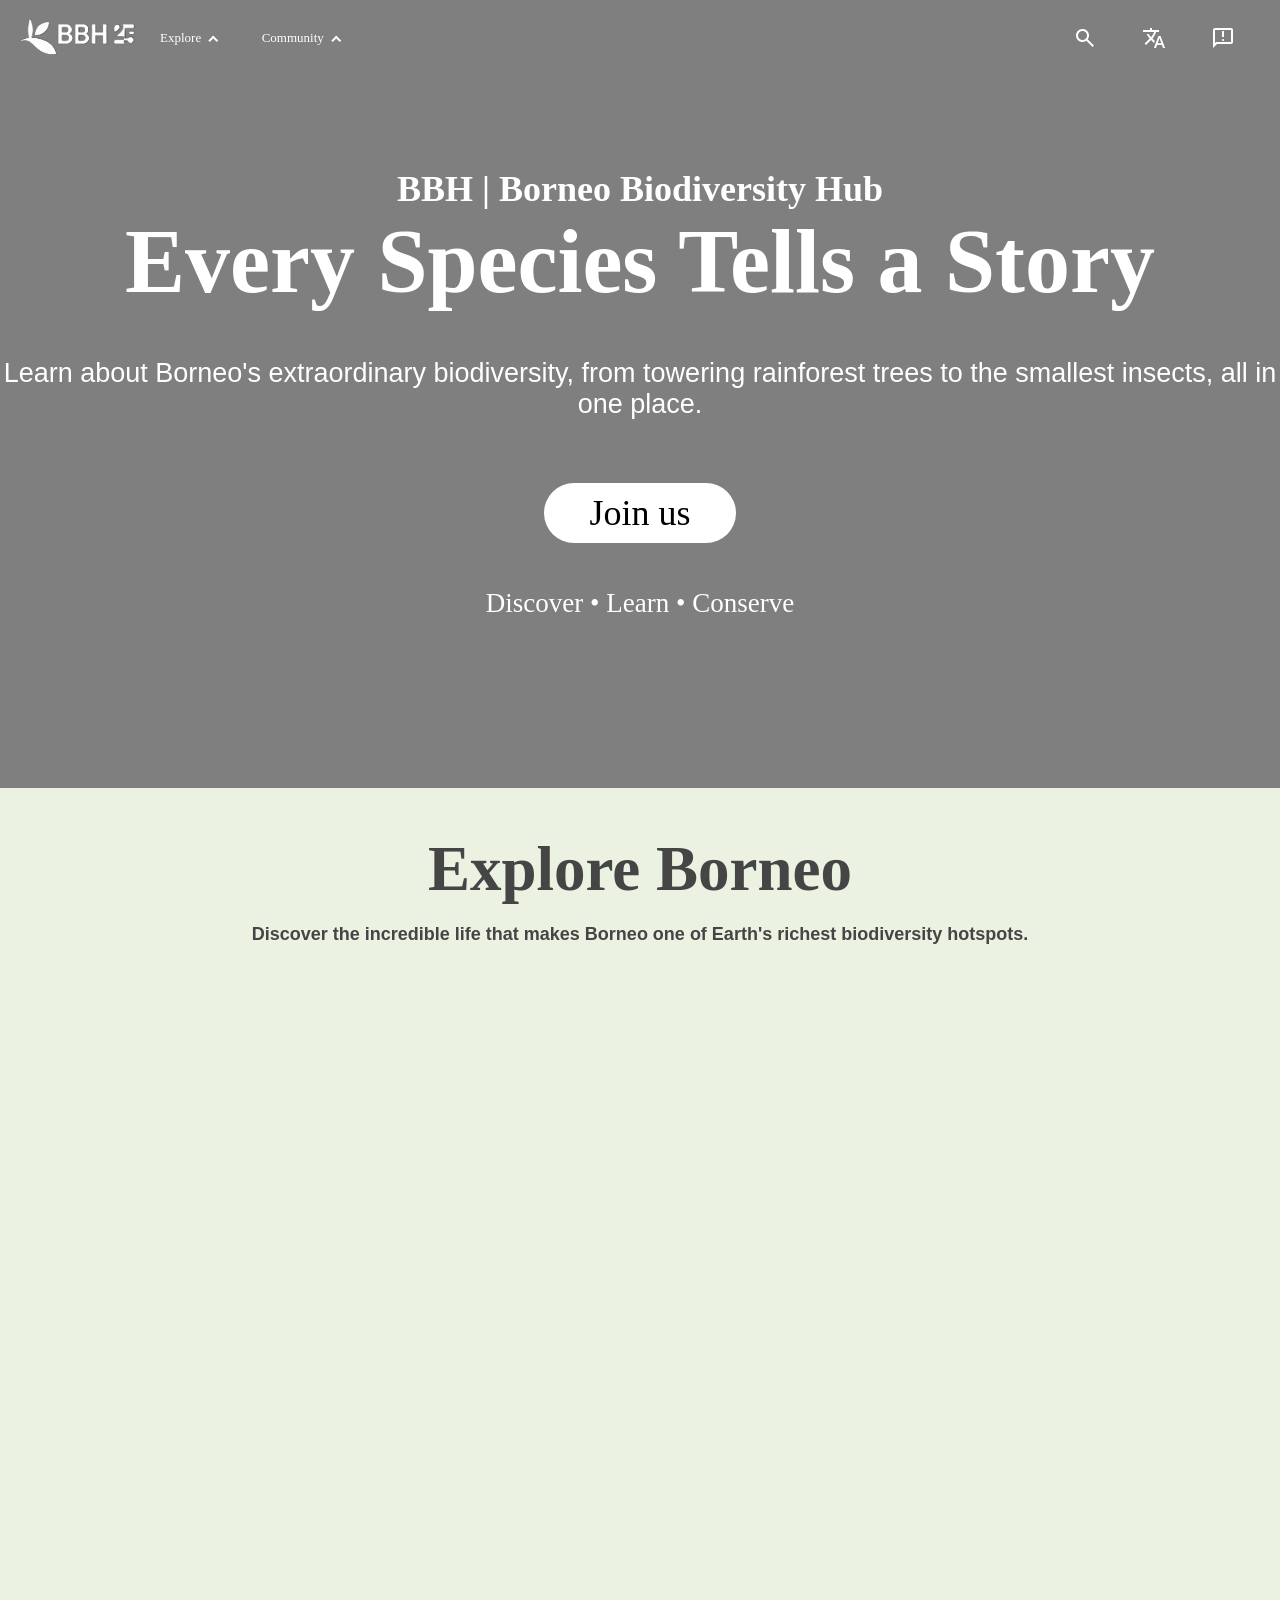
==== index.html @ 8952cf7c "Rename borneo_ecosystem_hub.html to index.html" ====
<!DOCTYPE html>
<html lang="en">
<head>
    <meta charset="UTF-8">
    <meta name="viewport" content="width=device-width, initial-scale=1.0">

    <link href="https://fonts.googleapis.com/css2?family=Material+Symbols+Outlined" rel="stylesheet">

    <link rel="stylesheet" href="./references/css/PC/top.css">
    <link rel="stylesheet" href="./references/css/PC/content.css">
    <link rel="stylesheet" href="./references/css/PC/bottom.css">
    <link rel="stylesheet" href="./references/css/Phone/top.css">
    <link rel="stylesheet" href="./references/css/Phone/content.css">
    <link rel="stylesheet" href="./references/css/Phone/bottom.css">

    <title>Borneo Ecosystem Hub</title>
    <link rel="icon" href="./pictures/logo/logo00.jpeg">

    <style>
        body{
            margin:0px;
            padding:0px;
            display: flex;
            flex-direction: column;
        }

        *{
            /* border:1px solid cyan; */
        }
    </style>
</head>
<body>
    <div class="top">
        <div class="logo">
            <a href=""><img src="./pictures/logo/logo10.png" class="logo10">
                <img src="./pictures/logo/logo11.png" class=logo11>
            </a>
        </div>
        <div class="navi">
            <div class="navi-title">
                <p class="navi-title-p">Explore</p>
                <div class="arrow0"></div>

                <div class="navi-content">
                    <a href="#BBH">What is BBH</a>
                    <p>Project</p>
                </div>
            </div>
            <div class="navi-title">
                <p class="navi-title-p">Community</p>
                <div class="arrow1"></div>

                <div class="navi-content">
                    <p>People</p>
                    <p>Project</p>
                </div>
            </div>
        </div>
        <div class="search">
            <div class="material-symbols-outlined">search</div>
            <div class="material-symbols-outlined">translate</div>
            <div class="material-symbols-outlined">feedback</div>
        </div>
    </div>
    <content>
        <background>
            <p0>BBH | Borneo Biodiversity Hub</p0>
            <h>Every Species Tells a Story</h>
            <p1>Learn about Borneo's extraordinary biodiversity, from towering rainforest trees to the smallest insects, all in one place.</p1>
            <a href="" class="background-a">Join us</a>
            <p2>Discover • Learn • Conserve</p2>

            <!-- <div class="partner">
                <div class="partner-title">
                    <div class="partner-h">Our partner</div>
                    <a href="" class="partner-a">Become our partner</a>
                </div>
                <div class="coat"></div>
                <carousel>
                    <div class="partner-list">
                        <div class="group">
                                <img src="./pictures/partner01.webp">
                                <img src="./pictures/partner01.webp">
                                <img src="./pictures/partner01.webp">
                                <img src="./pictures/partner01.webp">
                                <img src="./pictures/partner01.webp">
                        </div>
                        <div aria-hidden class="group">
                                <img src="./pictures/partner01.webp">
                                <img src="./pictures/partner01.webp">
                                <img src="./pictures/partner01.webp">
                                <img src="./pictures/partner01.webp">
                                <img src="./pictures/partner01.webp">
                        </div>
                    </div>
                </carousel>
            </div> -->
        </background>
        <video autoplay loop muted playsinline class="background-video">
            <source src="./videos/VID_20260629_195410.mp4" type="video/mp4">
        </video>
        <div class="explore">
            <div class="explore-h">Explore Borneo</div>
            <div class="explore-p"> Discover the incredible life that makes Borneo one of Earth's richest biodiversity hotspots.</div>
        </div>
    </content>
    <bottom>

    </bottom>

    <script src="./references/javascript/top.js"></script>
</body>
</html>
---- references/css/PC/top.css ----
.top{
    display: flex;
    background-color: transparent;
    position: fixed;
    z-index:2;
    width:100%;
}

.top:hover{
    background:rgba(0, 0, 0, 0.303);
}

.logo{
    flex: 1;
    display: flex;
    justify-content: center;
    align-items: center;
}

.logo a{
    display: flex;
    justify-content: center;
    align-items: center;
}

.logo img{
    width:15vh;
}

.logo10{
    position:absolute;
    visibility:visible;
}

top:hover .logo10{
    visibility:visible
}

.logo10.scrolled{
    visibility:hidden
}

.logo11{
    visibility: hidden;
}

top:hover .logo11{
    visibility:hidden
}

.logo11.scrolled{
    visibility:visible
}

.navi{
    flex:4;
    display: flex;
    justify-content: start;
    align-items: center;
    color:white
}

.top:hover .navi{
    color:white
}

.navi.scrolled{
    color:black
}

.navi-title{
    cursor:pointer;
    display: flex;
    justify-content: center;
    align-items: center;
    margin-right: 5vh;
}

.navi-title-p{
    font-family: verdana;
    font-size: 13px;
    font-weight: 500;
}

.arrow0{
    height:0.5vh;
    width: 0.5vh;
    border-top:2px solid rgb(255, 255, 255);
    border-left:2px solid rgb(255, 255, 255);
    margin-left:5px;
    transform: translateY(2px) rotate(45deg) ;
    margin-left:1vh
}

.top:hover .arrow0{
    border-top:2px solid rgb(255, 255, 255);
    border-left:2px solid rgb(255, 255, 255);
}

.navi-title:hover .arrow0{
    transform: translateY(-2px) rotate(-135deg);
    transition-duration: 0.3s;
}

.arrow0.scrolled{
    border-top:2px solid rgb(0, 0, 0);
    border-left:2px solid rgb(0, 0, 0);
}

.arrow1{
    height:0.5vh;
    width: 0.5vh;
    border-top:2px solid rgb(255, 255, 255);
    border-left:2px solid rgb(255, 255, 255);
    margin-left:5px;
    transform: translateY(2px) rotate(45deg) ;
    margin-left:1vh
}

.top:hover .arrow1{
    border-top:2px solid rgb(255, 255, 255);
    border-left:2px solid rgb(255, 255, 255);
}

.navi-title:hover .arrow1{
    transform: translateY(-2px) rotate(-135deg);
    transition-duration: 0.3s;
}

.arrow1.scrolled{
    border-top:2px solid rgb(0, 0, 0);
    border-left:2px solid rgb(0, 0, 0);
}

.navi-content{
    visibility: hidden;
    position: absolute
}

.navi-content a{
    text-decoration: none;
    color:black;
    margin-left:1vh
}

.navi-content p{
    color:black;
    margin-left:1vh
}

.navi-title:hover .navi-content{
    min-width:20vh;
    visibility:visible;
    transform:translateY(7vh);
    background-color: white;
    border:1px solid black;
    padding:auto
}

empty{
    flex:5;
}

.search{
    flex:3;
    display: flex;
    justify-content: end;
    align-items: center;
    color:white;
}


.top:hover .search{
    color:white
}

.search.scrolled{
    color:black;
}

.material-symbols-outlined{
    margin-right: 5vh;
    cursor: pointer;
}
---- references/css/PC/content.css ----
background{
    position:absolute;
    z-index:1;
    width:100%;
    height:87.5%;
    display: flex;
    flex-direction: column;
    justify-content: center;
    align-items: center;
    background-color: rgba(0, 0, 0, 0.5);
}

background p0{
    text-align: center;
    color:white;
    font-size: 4vh;
    font-weight: 600;
}

background h{
    text-align: center;
    color:white;
    font-size: 10vh;
    font-weight: 600;
    font-family: serif;
    margin-bottom: 5vh;
}

background h:hover {
    -webkit-text-stroke: 1px #fff;
    color: transparent;
    transition-duration: 0.2s;
}

background p1{
    text-align: center;
    color:white;
    font-size: 3vh;
    font-weight: 500;
    font-family: arial;
    margin-bottom:7vh;
}

.background-a{
    text-align: center;
    text-decoration: none;
    color:black;
    background-color: white;
    padding:1vh 5vh;
    border-radius: 5vh;
    font-size: 4vh;
    font-family:Georgia, 'Times New Roman', Times, serif ;
    margin-bottom: 5vh;

}

.background-a:hover{
    text-decoration: none;
    color:white;
    background-color: black;
    transition-duration: 0.3s;
}

background p2{
    text-align: center;
    color:white;
    font-size: 3vh;
    font-weight: 500;
    font-family: verdana;
}

.background-video{
    position: absolute;
    z-index:0
}

.partner{
    width:100%;
    height: 21vh;
    background-color:#ebf2e1;
    position:absolute;
    transform: translateY(45vh);
    display:flex;
    flex-direction: column;
    justify-content: start;
    align-items: center;
}

.partner-title{
    display:flex;
    justify-content: center;
    align-items: center;
    margin:2vh 0;
}

.partner-h{
    text-align: center;
    color:black;
    font-size: 4vh;
    font-weight: 600;
    font-family: serif;
}

.partner-a{
    background-color: #454545;
    color: white;
    text-decoration: none;
    font-family: arial;
    font-size: 2.5vh;
    font-weight: bold;
    margin-left:3vh;
    padding:1vh 2vh;
    border-radius: 5vh;
    border:1px solid #454545;
}

.partner-a:hover{
    background-color: white;
    color:#454545;
    transition-duration: 0.3s;
}

.coat{
    display: flex;
    width:80%;
    height:12vh;
    background:linear-gradient(-90deg,
            #ebf2e1 0%,
            transparent 10%,
            transparent 90%,
            #ebf2e1 100%);
    position: absolute;
    bottom:0;
    z-index:2
}

carousel{
    width:80%;
    overflow-x: auto;
    display:flex;
}

carousel::-webkit-scrollbar{
    display:none
}

@keyframes spin{
    from {translate:O;}
    to {translate:-100%}
}

.partner-list{
    display: flex;
}

.group{
    animation:spin 60s infinite linear;
    display:flex;
}


.group img{
    border-radius:50%;
    height:11vh;
    margin-left:10vh;
    margin-right: 10vh;
}

@media (min-aspect-ratio:16/9){
    .background-video{
        width:100%;
        height:auto;
    }
}

@media (max-aspect-ratio:16/9){
    .background-video{
        width:100%;
        height:auto;
    }
}

.explore{
    display:flex;
    flex-direction: column;
    justify-content: start;
    align-items: center;
    width:100%;
    height:100vh;
    background-color: #ebf2e1;
    margin-top:87.5vh
}

.explore-h{
    color:#454545;
    font-weight: bold;
    font-size: 7vh;
    margin-top:5vh
}

.explore-p{
    color:#454545;
    font-weight: bold;
    font-size: 2vh;
    margin-top:2vh;
    font-family: arial;
}
---- references/css/Phone/content.css ----
@media (max-width:1000px){
    background p0{
        color:white;
        font-size: 3vh;
        font-weight: 500;
    }

    background h{
        color:white;
        font-size: 5vh;
        font-weight: 600;
        font-family: serif;
        margin-bottom: 5vh;
    }

    background p1{
        text-align: center;
        color:white;
        font-size: 2vh;
        font-weight: 500;
        font-family: arial;
        margin-bottom:7vh;
    }

    background a{
        text-decoration: none;
        color:black;
        background-color: white;
        padding:1vh 5vh;
        border-radius: 5vh;
        font-size: 4vh;
        font-family: s;
        margin-bottom: 5vh;
    }

    background a:hover{
        text-decoration: none;
        color:white;
        background-color: black;
        transition-duration: 0.3s;
    }

    background p2{
        color:white;
        font-size: 3vh;
        font-weight: 500;
    }
}
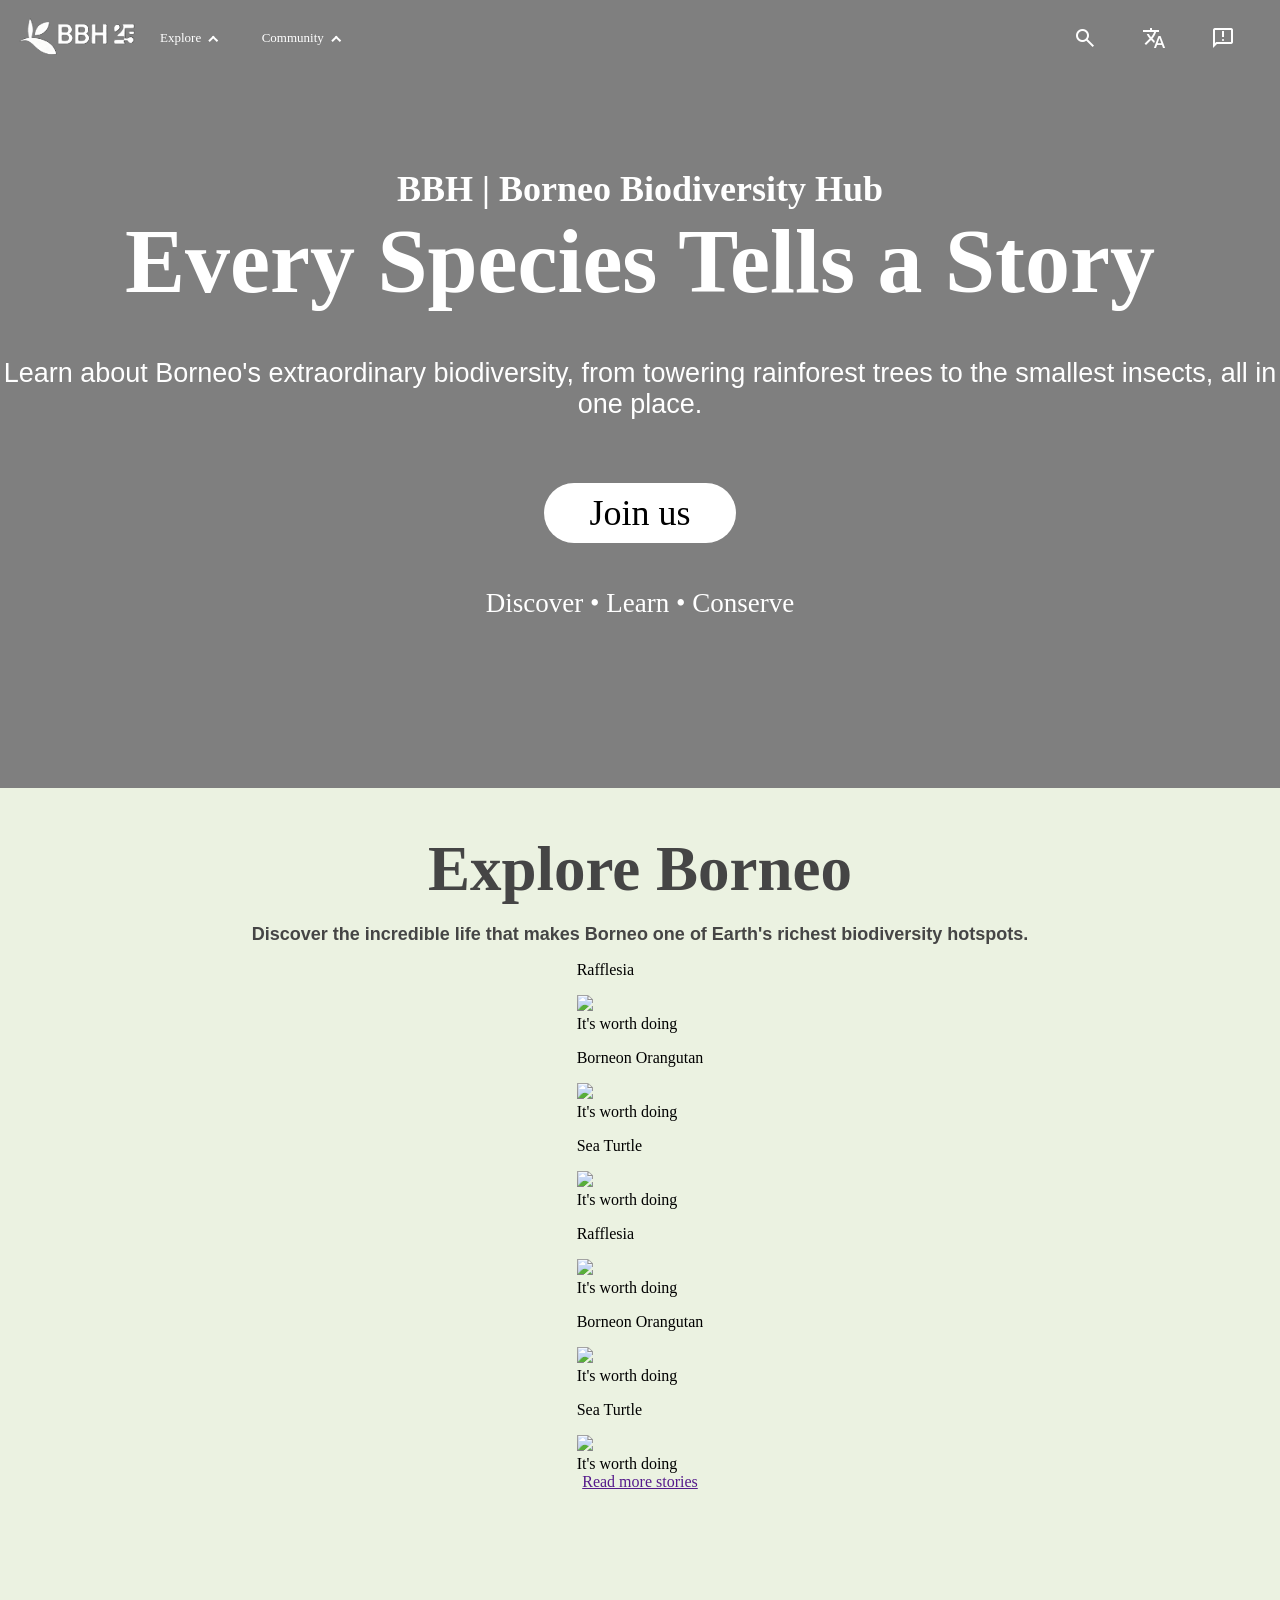
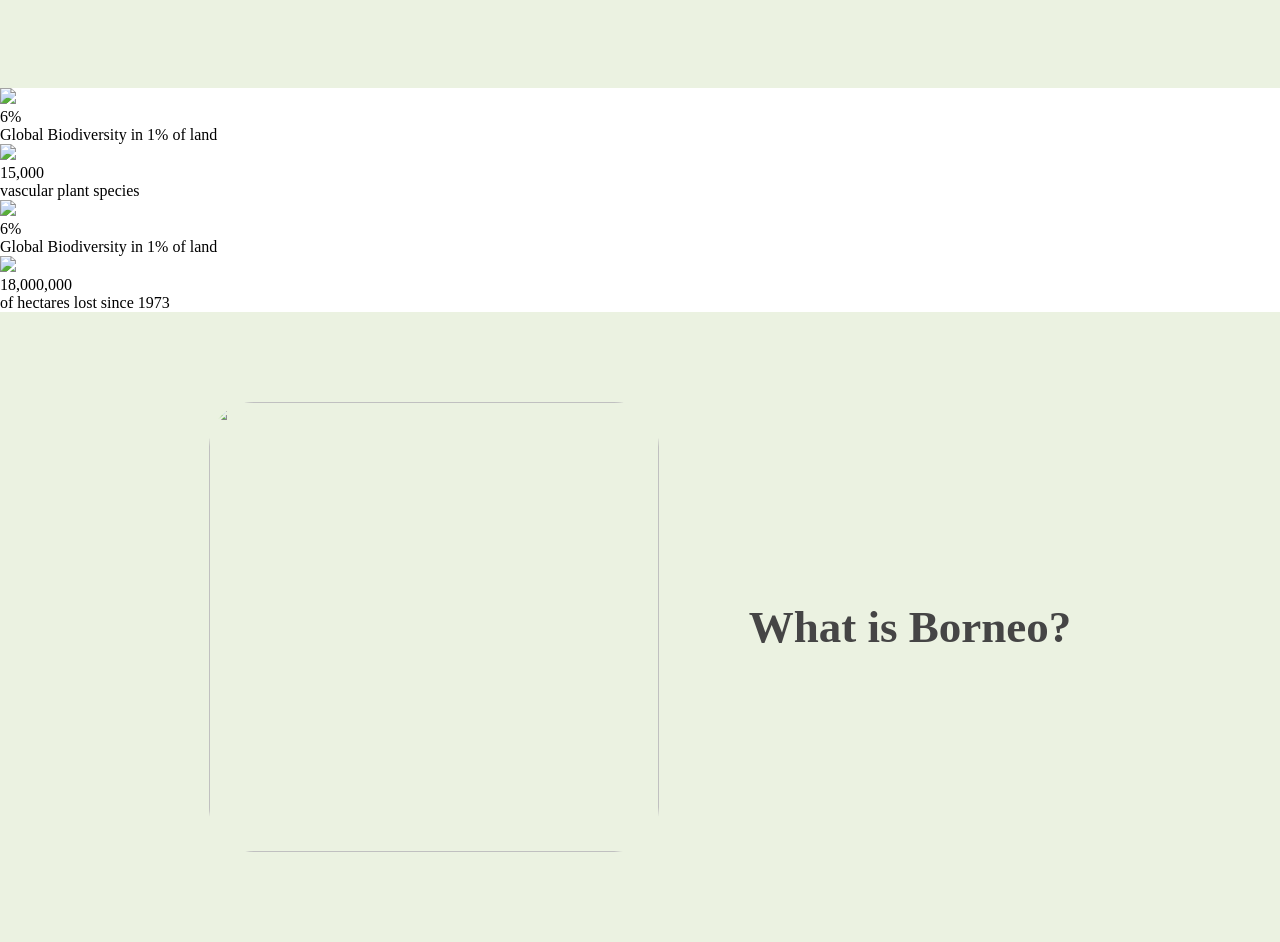
==== commit 69030292: "Update index.html" ====
--- a/index.html
+++ b/index.html
@@ -6,12 +6,17 @@
 
     <link href="https://fonts.googleapis.com/css2?family=Material+Symbols+Outlined" rel="stylesheet">
 
+
     <link rel="stylesheet" href="./references/css/PC/top.css">
-    <link rel="stylesheet" href="./references/css/PC/content.css">
+    <link rel="stylesheet" href="./references/css/PC/content0.css">
+    <link rel="stylesheet" href="./references/css/PC/content1.css">
     <link rel="stylesheet" href="./references/css/PC/bottom.css">
     <link rel="stylesheet" href="./references/css/Phone/top.css">
-    <link rel="stylesheet" href="./references/css/Phone/content.css">
+    <link rel="stylesheet" href="./references/css/Phone/content0.css">
+    <link rel="stylesheet" href="./references/css/Phone/content1.css">
     <link rel="stylesheet" href="./references/css/Phone/bottom.css">
+
+    
 
     <title>Borneo Ecosystem Hub</title>
     <link rel="icon" href="./pictures/logo/logo00.jpeg">
@@ -62,7 +67,7 @@
             <div class="material-symbols-outlined">feedback</div>
         </div>
     </div>
-    <content>
+    <content0>
         <background>
             <p0>BBH | Borneo Biodiversity Hub</p0>
             <h>Every Species Tells a Story</h>
@@ -102,10 +107,87 @@
         <div class="explore">
             <div class="explore-h">Explore Borneo</div>
             <div class="explore-p"> Discover the incredible life that makes Borneo one of Earth's richest biodiversity hotspots.</div>
+
+            <div class="card">
+                <div class="card-background"></div>
+                <div class="all-box">
+                    <div class="box-list">
+                        <div href="" class="box">
+                            <div class="card-box-h"><p>Rafflesia</p></div>
+                            <img src="./pictures/card/rafflesia.jpg" class="card-box-img">
+                            <div class="card-box-p">It's worth doing</div>
+                        </div>
+                        <div href="" class="box">
+                            <div class="card-box-h"><p>Borneon Orangutan</p></div>
+                            <img src="./pictures/card/orang_utan.jpg" class="card-box-img">
+                            <div class="card-box-p">It's worth doing</div>
+                        </div>
+                        <div href="" class="box">
+                            <div class="card-box-h"><p>Sea Turtle</p></div>
+                            <img src="./pictures/card/turtle.jpg" class="card-box-img">
+                            <div class="card-box-p">It's worth doing</div>
+                        </div>
+                    </div>
+                    <div aria-hidden class="box-list">
+                        <div href="" class="box">
+                            <div class="card-box-h"><p>Rafflesia</p></div>
+                            <img src="./pictures/card/rafflesia.jpg" class="card-box-img">
+                            <div class="card-box-p">It's worth doing</div>
+                        </div>
+                        <div href="" class="box">
+                            <div class="card-box-h"><p>Borneon Orangutan</p></div>
+                            <img src="./pictures/card/orang_utan.jpg" class="card-box-img">
+                            <div class="card-box-p">It's worth doing</div>
+                        </div>
+                        <div href="" class="box">
+                            <div class="card-box-h"><p>Sea Turtle</p></div>
+                            <img src="./pictures/card/turtle.jpg" class="card-box-img">
+                            <div class="card-box-p">It's worth doing</div>
+                        </div>
+                    </div>
+                </div>
+            </div>
+
+            <a href="" class="read-more-story">Read more stories</a>
         </div>
-    </content>
+        <div class="record">
+            <div class="record-box">
+                <img src="./pictures/box/biodiversity.svg" class="record-box-img">
+                <div class="record-box-h">6%</div>
+                <div class="record-box-p">Global Biodiversity in 1% of land</div>
+            </div>
+            <div class="record-box">
+                <img src="./pictures/box/flora.svg" class="record-box-img">
+                <div class="record-box-h">15,000</div>
+                <div class="record-box-p">vascular plant species</div>
+            </div>
+            <div class="record-box">
+                <img src="./pictures/box/biodiversity.svg" class="record-box-img">
+                <div class="record-box-h">6%</div>
+                <div class="record-box-p">Global Biodiversity in 1% of land</div>
+            </div>
+            <div class="record-box">
+                <img src="./pictures/box/deforestation.svg" class="record-box-img">
+                <div class="record-box-h">18,000,000</div>
+                <div class="record-box-p">of hectares lost since 1973</div>
+            </div>
+        </div>
+    </content0>
+    <content1>
+        <div class="what-is-borneo">
+            <img src="./pictures/borneo/borneo-map.jpg" class="what-is-borneo-img">
+            <div class="what-is-borneo-content">
+                <div class="what-is-borneo-content-h">What is Borneo?</div>
+            </div>
+        </div>
+    </content1>
     <bottom>
-
+        <div class="faqs">
+        
+        </div>
+        <div class="contact">
+            
+        </div>
     </bottom>
 
     <script src="./references/javascript/top.js"></script>
--- a/references/css/PC/content0.css
+++ b/references/css/PC/content0.css
@@ -0,0 +1,207 @@
+background{
+    position:absolute;
+    z-index:1;
+    width:100%;
+    height:87.5%;
+    display: flex;
+    flex-direction: column;
+    justify-content: center;
+    align-items: center;
+    background-color: rgba(0, 0, 0, 0.5);
+}
+
+background p0{
+    text-align: center;
+    color:white;
+    font-size: 4vh;
+    font-weight: 600;
+}
+
+background h{
+    text-align: center;
+    color:white;
+    font-size: 10vh;
+    font-weight: 600;
+    font-family: serif;
+    margin-bottom: 5vh;
+}
+
+background h:hover {
+    -webkit-text-stroke: 1px #fff;
+    color: transparent;
+    transition-duration: 0.2s;
+}
+
+background p1{
+    text-align: center;
+    color:white;
+    font-size: 3vh;
+    font-weight: 500;
+    font-family: arial;
+    margin-bottom:7vh;
+}
+
+.background-a{
+    text-align: center;
+    text-decoration: none;
+    color:black;
+    background-color: white;
+    padding:1vh 5vh;
+    border-radius: 5vh;
+    font-size: 4vh;
+    font-family:Georgia, 'Times New Roman', Times, serif ;
+    margin-bottom: 5vh;
+
+}
+
+.background-a:hover{
+    text-decoration: none;
+    color:white;
+    background-color: black;
+    transition-duration: 0.3s;
+}
+
+background p2{
+    text-align: center;
+    color:white;
+    font-size: 3vh;
+    font-weight: 500;
+    font-family: verdana;
+}
+
+.background-video{
+    position: absolute;
+    z-index:0
+}
+
+.partner{
+    width:100%;
+    height: 21vh;
+    background-color:#ebf2e1;
+    position:absolute;
+    transform: translateY(45vh);
+    display:flex;
+    flex-direction: column;
+    justify-content: start;
+    align-items: center;
+}
+
+.partner-title{
+    display:flex;
+    justify-content: center;
+    align-items: center;
+    margin:2vh 0;
+}
+
+.partner-h{
+    text-align: center;
+    color:black;
+    font-size: 4vh;
+    font-weight: 600;
+    font-family: serif;
+}
+
+.partner-a{
+    background-color: #454545;
+    color: white;
+    text-decoration: none;
+    font-family: arial;
+    font-size: 2.5vh;
+    font-weight: bold;
+    margin-left:3vh;
+    padding:1vh 2vh;
+    border-radius: 5vh;
+    border:1px solid #454545;
+}
+
+.partner-a:hover{
+    background-color: white;
+    color:#454545;
+    transition-duration: 0.3s;
+}
+
+.coat{
+    display: flex;
+    width:80%;
+    height:12vh;
+    background:linear-gradient(-90deg,
+            #ebf2e1 0%,
+            transparent 10%,
+            transparent 90%,
+            #ebf2e1 100%);
+    position: absolute;
+    bottom:0;
+    z-index:2
+}
+
+carousel{
+    width:80%;
+    overflow-x: auto;
+    display:flex;
+}
+
+carousel::-webkit-scrollbar{
+    display:none
+}
+
+@keyframes spin{
+    from {translate:O;}
+    to {translate:-100%}
+}
+
+.partner-list{
+    display: flex;
+}
+
+.group{
+    animation:spin 60s infinite linear;
+    display:flex;
+}
+
+
+.group img{
+    border-radius:50%;
+    height:11vh;
+    margin-left:10vh;
+    margin-right: 10vh;
+}
+
+@media (min-aspect-ratio:16/9){
+    .background-video{
+        width:100%;
+        height:auto;
+    }
+}
+
+@media (max-aspect-ratio:16/9){
+    .background-video{
+        width:100%;
+        height:auto;
+    }
+}
+
+.explore{
+    display:flex;
+    flex-direction: column;
+    justify-content: start;
+    align-items: center;
+    width:100%;
+    height:100vh;
+    background-color: #ebf2e1;
+    margin-top:87.5vh
+}
+
+.explore-h{
+    color:#454545;
+    font-weight: bold;
+    font-size: 7vh;
+    margin-top:5vh
+}
+
+.explore-p{
+    color:#454545;
+    font-weight: bold;
+    font-size: 2vh;
+    margin-top:2vh;
+    font-family: arial;
+}
--- a/references/css/PC/content1.css
+++ b/references/css/PC/content1.css
@@ -0,0 +1,32 @@
+.content1{
+    display:flex;
+    flex-direction: column;
+}
+
+.what-is-borneo{
+    display: flex;
+    justify-content: center;
+    align-items: center;
+    width:100%;
+    height:70vh;
+    background-color: #ebf2e1;
+}
+
+.what-is-borneo-img{
+    height:50vh;
+    width: 50vh;
+    border-radius: 5vh;
+    margin-right: 5vh;
+}
+
+.what-is-borneo-content{
+    display:flex;
+    flex-direction: column;
+    margin-left: 5vh;
+}
+
+.what-is-borneo-content-h{
+    color:#454545;
+    font-size: 5vh;
+    font-weight: bold;
+}
--- a/references/css/Phone/content1.css
+++ b/references/css/Phone/content1.css
@@ -0,0 +1,48 @@
+@media (max-width:1000px){
+    background p0{
+        color:white;
+        font-size: 3vh;
+        font-weight: 500;
+    }
+
+    background h{
+        color:white;
+        font-size: 5vh;
+        font-weight: 600;
+        font-family: serif;
+        margin-bottom: 5vh;
+    }
+
+    background p1{
+        text-align: center;
+        color:white;
+        font-size: 2vh;
+        font-weight: 500;
+        font-family: arial;
+        margin-bottom:7vh;
+    }
+
+    background a{
+        text-decoration: none;
+        color:black;
+        background-color: white;
+        padding:1vh 5vh;
+        border-radius: 5vh;
+        font-size: 4vh;
+        font-family: s;
+        margin-bottom: 5vh;
+    }
+
+    background a:hover{
+        text-decoration: none;
+        color:white;
+        background-color: black;
+        transition-duration: 0.3s;
+    }
+
+    background p2{
+        color:white;
+        font-size: 3vh;
+        font-weight: 500;
+    }
+}
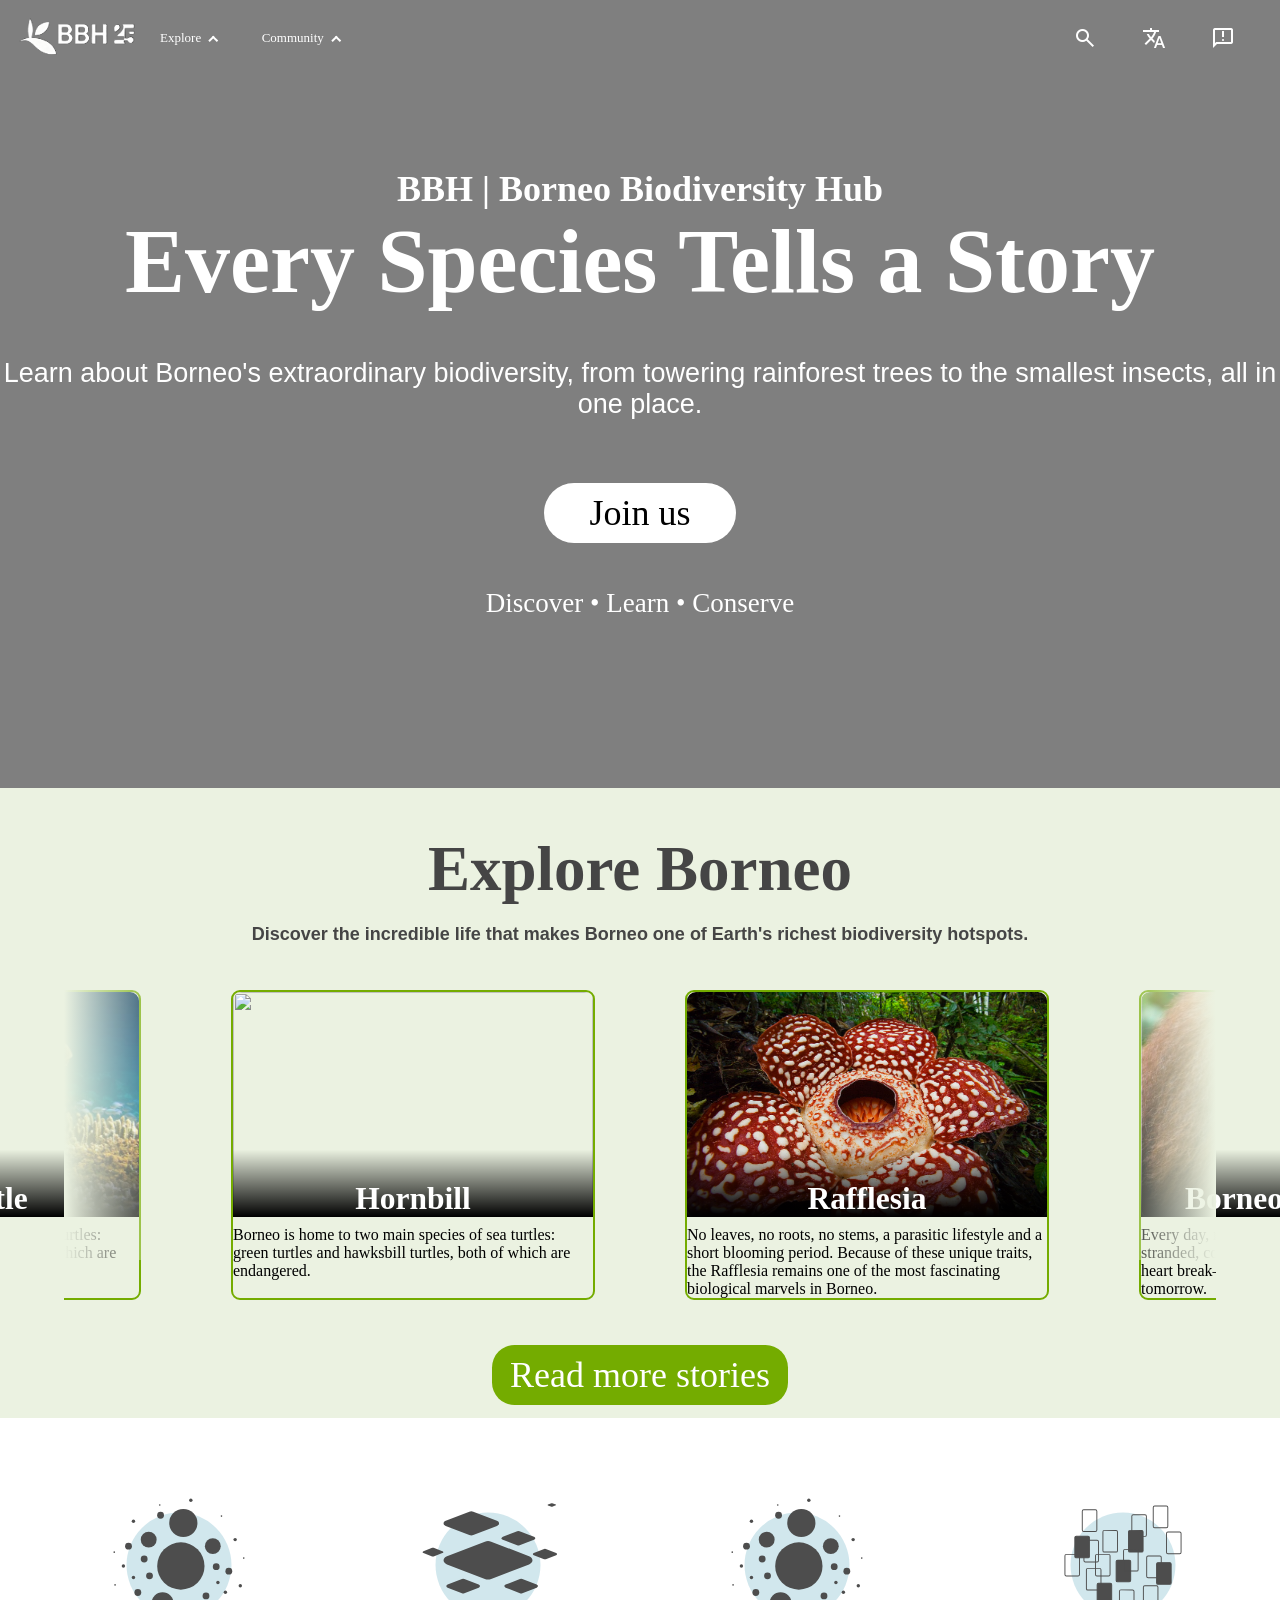
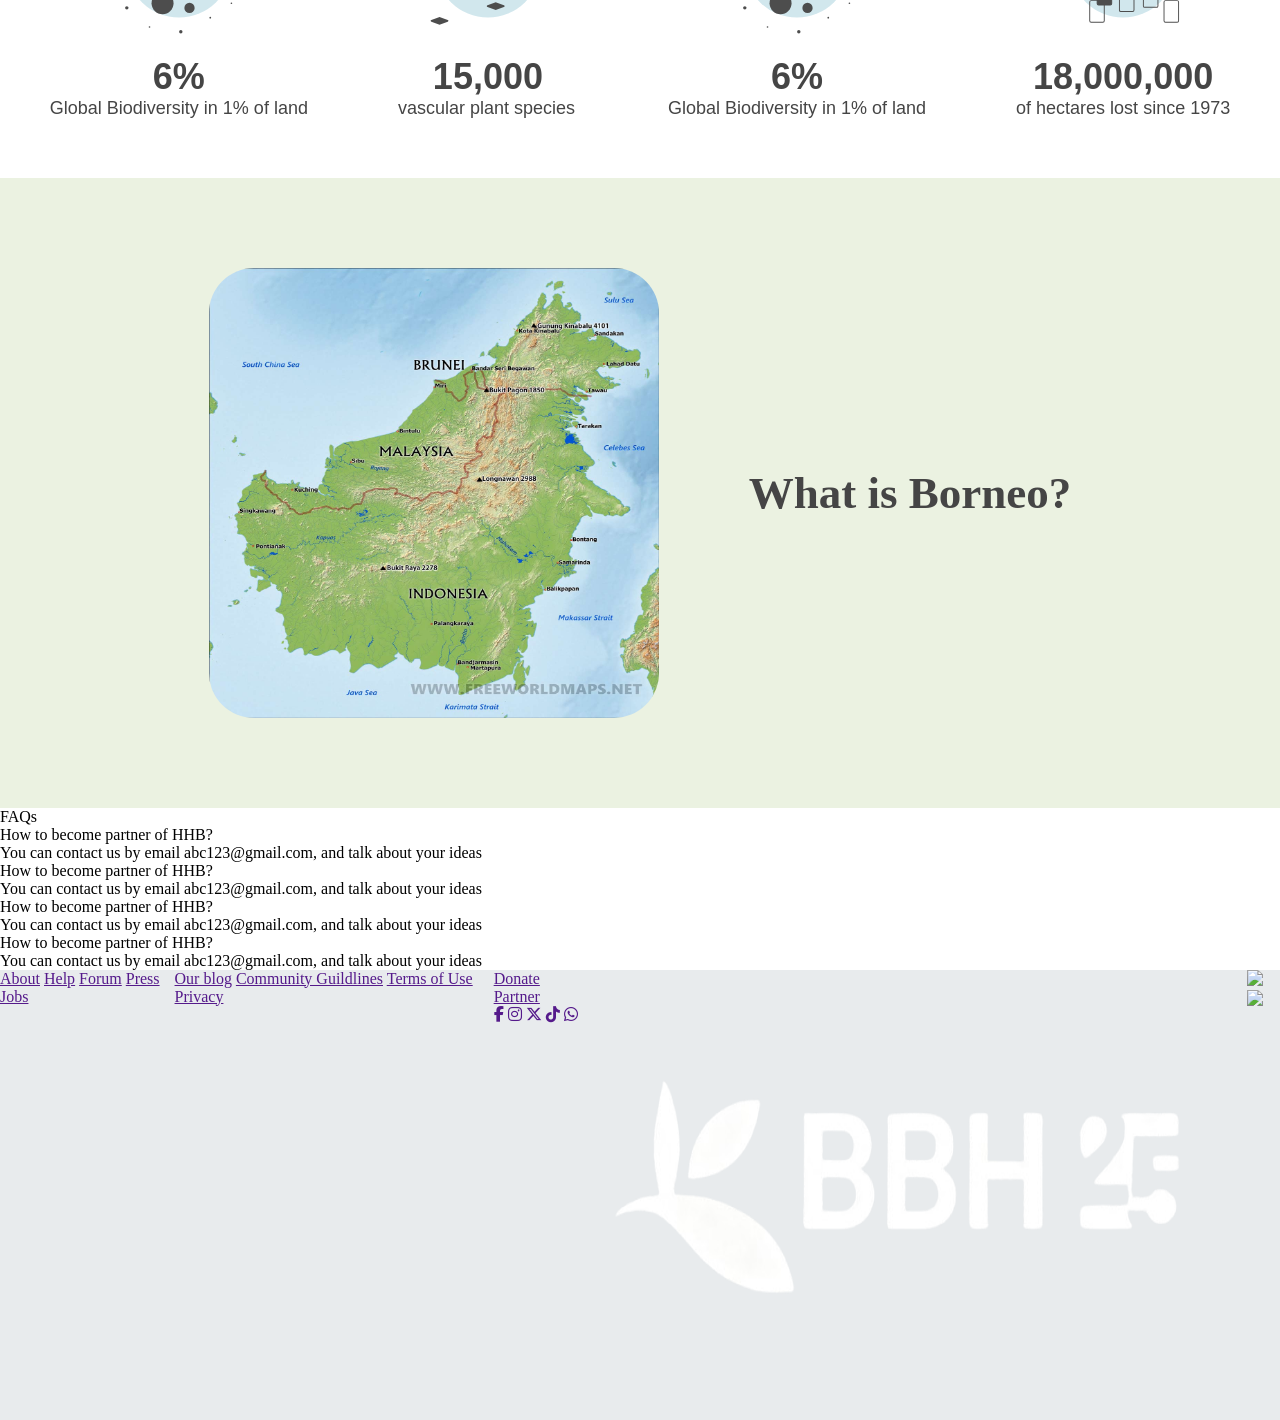
==== commit 0881c516: "Update index.html" ====
--- a/index.html
+++ b/index.html
@@ -5,7 +5,7 @@
     <meta name="viewport" content="width=device-width, initial-scale=1.0">
 
     <link href="https://fonts.googleapis.com/css2?family=Material+Symbols+Outlined" rel="stylesheet">
-
+    <link rel="stylesheet" href="https://cdnjs.cloudflare.com/ajax/libs/font-awesome/6.7.2/css/all.min.css">
 
     <link rel="stylesheet" href="./references/css/PC/top.css">
     <link rel="stylesheet" href="./references/css/PC/content0.css">
@@ -112,37 +112,47 @@
                 <div class="card-background"></div>
                 <div class="all-box">
                     <div class="box-list">
-                        <div href="" class="box">
-                            <div class="card-box-h"><p>Rafflesia</p></div>
+                        <div class="box">
+                            <div class="card-box-h"><div>Rafflesia</div></div>
                             <img src="./pictures/card/rafflesia.jpg" class="card-box-img">
-                            <div class="card-box-p">It's worth doing</div>
-                        </div>
-                        <div href="" class="box">
-                            <div class="card-box-h"><p>Borneon Orangutan</p></div>
+                            <div class="card-box-p">No leaves, no roots, no stems, a parasitic lifestyle and a short blooming period. Because of these unique traits, the Rafflesia remains one of the most fascinating biological marvels in Borneo.</div>
+                        </div>
+                        <div class="box">
+                            <div class="card-box-h"><div>Borneon Orangutan</div></div>
                             <img src="./pictures/card/orang_utan.jpg" class="card-box-img">
-                            <div class="card-box-p">It's worth doing</div>
-                        </div>
-                        <div href="" class="box">
-                            <div class="card-box-h"><p>Sea Turtle</p></div>
+                            <div class="card-box-p">Every day, more trees fall. More orangutans are left stranded, confused, alone. To see one is to feel your heart break—because you know it may not have a tomorrow.</div>
+                        </div>
+                        <div class="box">
+                            <div class="card-box-h"><div>Sea Turtle</div></div>
                             <img src="./pictures/card/turtle.jpg" class="card-box-img">
-                            <div class="card-box-p">It's worth doing</div>
+                            <div class="card-box-p">Borneo is home to two main species of sea turtles: green turtles and hawksbill turtles, both of which are endangered.</div>
+                        </div>
+                        <div class="box">
+                            <div class="card-box-h"><div>Hornbill</div></div>
+                            <img src="./pictures/card/hornbill.webp" class="card-box-img">
+                            <div class="card-box-p">Borneo is home to two main species of sea turtles: green turtles and hawksbill turtles, both of which are endangered.</div>
                         </div>
                     </div>
                     <div aria-hidden class="box-list">
-                        <div href="" class="box">
-                            <div class="card-box-h"><p>Rafflesia</p></div>
+                        <div class="box">
+                            <div class="card-box-h"><div>Rafflesia</div></div>
                             <img src="./pictures/card/rafflesia.jpg" class="card-box-img">
-                            <div class="card-box-p">It's worth doing</div>
-                        </div>
-                        <div href="" class="box">
-                            <div class="card-box-h"><p>Borneon Orangutan</p></div>
+                            <div class="card-box-p">No leaves, no roots, no stems, a parasitic lifestyle and a short blooming period. Because of these unique traits, the Rafflesia remains one of the most fascinating biological marvels in Borneo.</div>
+                        </div>
+                        <div class="box">
+                            <div class="card-box-h"><div>Borneon Orangutan</div></div>
                             <img src="./pictures/card/orang_utan.jpg" class="card-box-img">
-                            <div class="card-box-p">It's worth doing</div>
-                        </div>
-                        <div href="" class="box">
-                            <div class="card-box-h"><p>Sea Turtle</p></div>
+                            <div class="card-box-p">Every day, more trees fall. More orangutans are left stranded, confused, alone. To see one is to feel your heart break—because you know it may not have a tomorrow.</div>
+                        </div>
+                        <div class="box">
+                            <div class="card-box-h"><div>Sea Turtle</div></div>
                             <img src="./pictures/card/turtle.jpg" class="card-box-img">
-                            <div class="card-box-p">It's worth doing</div>
+                            <div class="card-box-p">Borneo is home to two main species of sea turtles: green turtles and hawksbill turtles, both of which are endangered.</div>
+                        </div>
+                        <div class="box">
+                            <div class="card-box-h"><div>Hornbill</div></div>
+                            <img src="./pictures/card/hornbill.webp" class="card-box-img">
+                            <div class="card-box-p">Borneo is home to two main species of sea turtles: green turtles and hawksbill turtles, both of which are endangered.</div>
                         </div>
                     </div>
                 </div>
@@ -183,10 +193,67 @@
     </content1>
     <bottom>
         <div class="faqs">
-        
+            <div class="faqs-h">FAQs</div>
+                <div class="faqs-q1">
+                    <div class=faqs-q1-h>How to become partner of HHB?</div>
+                    <div class="faqs-q1-add1"></div>
+                    <div class="faqs-q1-add2"></div>
+                </div>
+                <div class="faqs-a1">You can contact us by email abc123@gmail.com, and talk about your ideas</div>
+                <div class="faqs-q2">
+                    <div class=faqs-q2-h>How to become partner of HHB?</div>
+                    <div class="faqs-q2-add1"></div>
+                    <div class="faqs-q2-add2"></div>
+                </div>
+                <div class="faqs-a2">You can contact us by email abc123@gmail.com, and talk about your ideas</div>
+                <div class="faqs-q3">
+                    <div class=faqs-q3-h>How to become partner of HHB?</div>
+                    <div class="faqs-q3-add1"></div>
+                    <div class="faqs-q3-add2"></div>
+                </div>
+                <div class="faqs-a3">You can contact us by email abc123@gmail.com, and talk about your ideas</div>
+                <div class="faqs-q4">
+                    <div class=faqs-q4-h>How to become partner of HHB?</div>
+                    <div class="faqs-q4-add1"></div>
+                    <div class="faqs-q4-add2"></div>
+                </div>
+                <div class="faqs-a4">You can contact us by email abc123@gmail.com, and talk about your ideas</div>
         </div>
         <div class="contact">
-            
+            <div class="element">
+                <a href="" class="contact-element-p">About</a>
+                <a href="" class="contact-element-p">Help</a>
+                <a href="" class="contact-element-p">Forum</a>
+                <a href="" class="contact-element-p">Press</a>
+                <a href="" class="contact-element-p">Jobs</a>
+            </div>
+            <div class="disclaimer">
+                <a href="" class="contact-element-p">Our blog</a>
+                <a href="" class="contact-element-p">Community Guildlines</a>
+                <a href="" class="contact-element-p">Terms of Use</a>
+                <a href="" class="contact-element-p">Privacy</a>
+            </div>
+            <div class="social">
+                <div class="social-support">
+                    <a href="" class="social-support-donate">Donate</a >
+                    <a href="" class="social-support-partner">Partner</a >
+                </div>
+                <div class="social-media-icons">
+                    <a href=""><i class="fa-brands fa-facebook-f"></i></a>
+                    <a href=""><i class="fa-brands fa-instagram"></i></a>
+                    <a href=""><i class="fa-brands fa-x-twitter"></i></a>
+                    <a href=""><i class="fa-brands fa-tiktok"></i></a>
+                    <a href=""><i class="fa-brands fa-whatsapp"></i></a>
+                </div>
+            </div>
+            <img src="./pictures/logo/logo10.png" class="contact-logo">
+            <div class="mobile-download">
+                <img src="./pictures/Mobile/app_store.png" class="mobile-download-img">
+                <img src="./pictures/Mobile/google_play.png" class="mobile-download-img">
+            </div>
+        </div>
+        <div class="bottom-sea">
+
         </div>
     </bottom>
 
--- a/references/css/PC/top.css
+++ b/references/css/PC/top.css
@@ -2,7 +2,7 @@
     display: flex;
     background-color: transparent;
     position: fixed;
-    z-index:2;
+    z-index:10;
     width:100%;
 }
 
--- a/references/css/PC/content0.css
+++ b/references/css/PC/content0.css
@@ -74,7 +74,7 @@
     z-index:0
 }
 
-.partner{
+/* .partner{
     width:100%;
     height: 21vh;
     background-color:#ebf2e1;
@@ -164,7 +164,7 @@
     height:11vh;
     margin-left:10vh;
     margin-right: 10vh;
-}
+} */
 
 @media (min-aspect-ratio:16/9){
     .background-video{
@@ -186,7 +186,7 @@
     justify-content: start;
     align-items: center;
     width:100%;
-    height:100vh;
+    height:70vh;
     background-color: #ebf2e1;
     margin-top:87.5vh
 }
@@ -205,3 +205,129 @@
     margin-top:2vh;
     font-family: arial;
 }
+
+.card{
+    margin-top:5vh;
+    display:flex;
+    flex-direction: column;
+    width: 90%;
+    align-items: center;
+    overflow-x: auto;
+}
+
+.card::-webkit-scrollbar{
+    display:none
+}
+
+@keyframes spin{
+    from {translate:O;}
+    to {translate:-100%}
+}
+
+.card-background{
+    position:absolute;
+    z-index: 2;
+    width:90%;
+    height:30vh;
+    background:linear-gradient(-90deg,
+            #ebf2e1 0%,
+            transparent 10%,
+            transparent 90%,
+            #ebf2e1 100%); 
+}
+
+.all-box{
+    display:flex;
+}
+
+.box-list{
+    display:flex
+}
+
+.box{
+    animation:spin 60s infinite linear;
+    display:flex;
+}
+
+.box{
+    display:flex;
+    flex-direction: column;
+    justify-content: start;
+    align-items: center;
+    border-radius: 1vh;
+    border:2px solid #74ac00;
+    margin:0 5vh
+}
+
+.card-box-img{
+    height:25vh;
+    width:40vh;
+    border-radius: 1vh;
+}
+
+.card-box-h{
+    position:absolute;
+    display: flex;
+    justify-content: center;
+    align-items: end;
+    color:white;
+    font-size: 3.5vh;
+    font-weight: bold;
+    text-align: center;
+    height:25vh;
+    width:40vh;
+    background:linear-gradient(180deg,
+            transparent 70%,
+            #000000 100%);
+}
+
+.card-box-p{
+    margin-top: 1vh;
+    color:black;
+    text-decoration: none;
+}
+
+.read-more-story{
+    text-decoration: none;
+    margin-top: 5vh;
+    color:white;
+    padding:1vh 2vh;
+    background-color: #74ac00;
+    border-radius: 2.5vh;
+    font-size: 4vh;
+}
+
+.record{
+    display: flex;
+    justify-content: center;
+    align-items: center;
+    width: 100%;
+    height:40vh;
+}
+
+.record-box{
+    display:flex;
+    flex-direction: column;
+    margin-left:5vh;
+    margin-right:5vh
+}
+
+.record-box-img{
+    height: 20vh;
+    width:20vh;
+    align-self: center;
+}
+
+.record-box-h{
+    font-size:4vh;
+    font-family: arial;
+    text-align: center;
+    color:#454545;
+    font-weight: bold;
+}
+
+.record-box-p{
+    font-size:2vh;
+    font-family: arial;
+    color:#454545;
+}
--- a/references/css/PC/bottom.css
+++ b/references/css/PC/bottom.css
@@ -0,0 +1,15 @@
+bottom{
+    display:flex;
+    flex-direction: column;
+}
+
+.faqs{
+
+}
+
+.contact{
+    display:flex;
+    width:100%;
+    height: 50vh;
+    background-color: #e8ebed;
+}
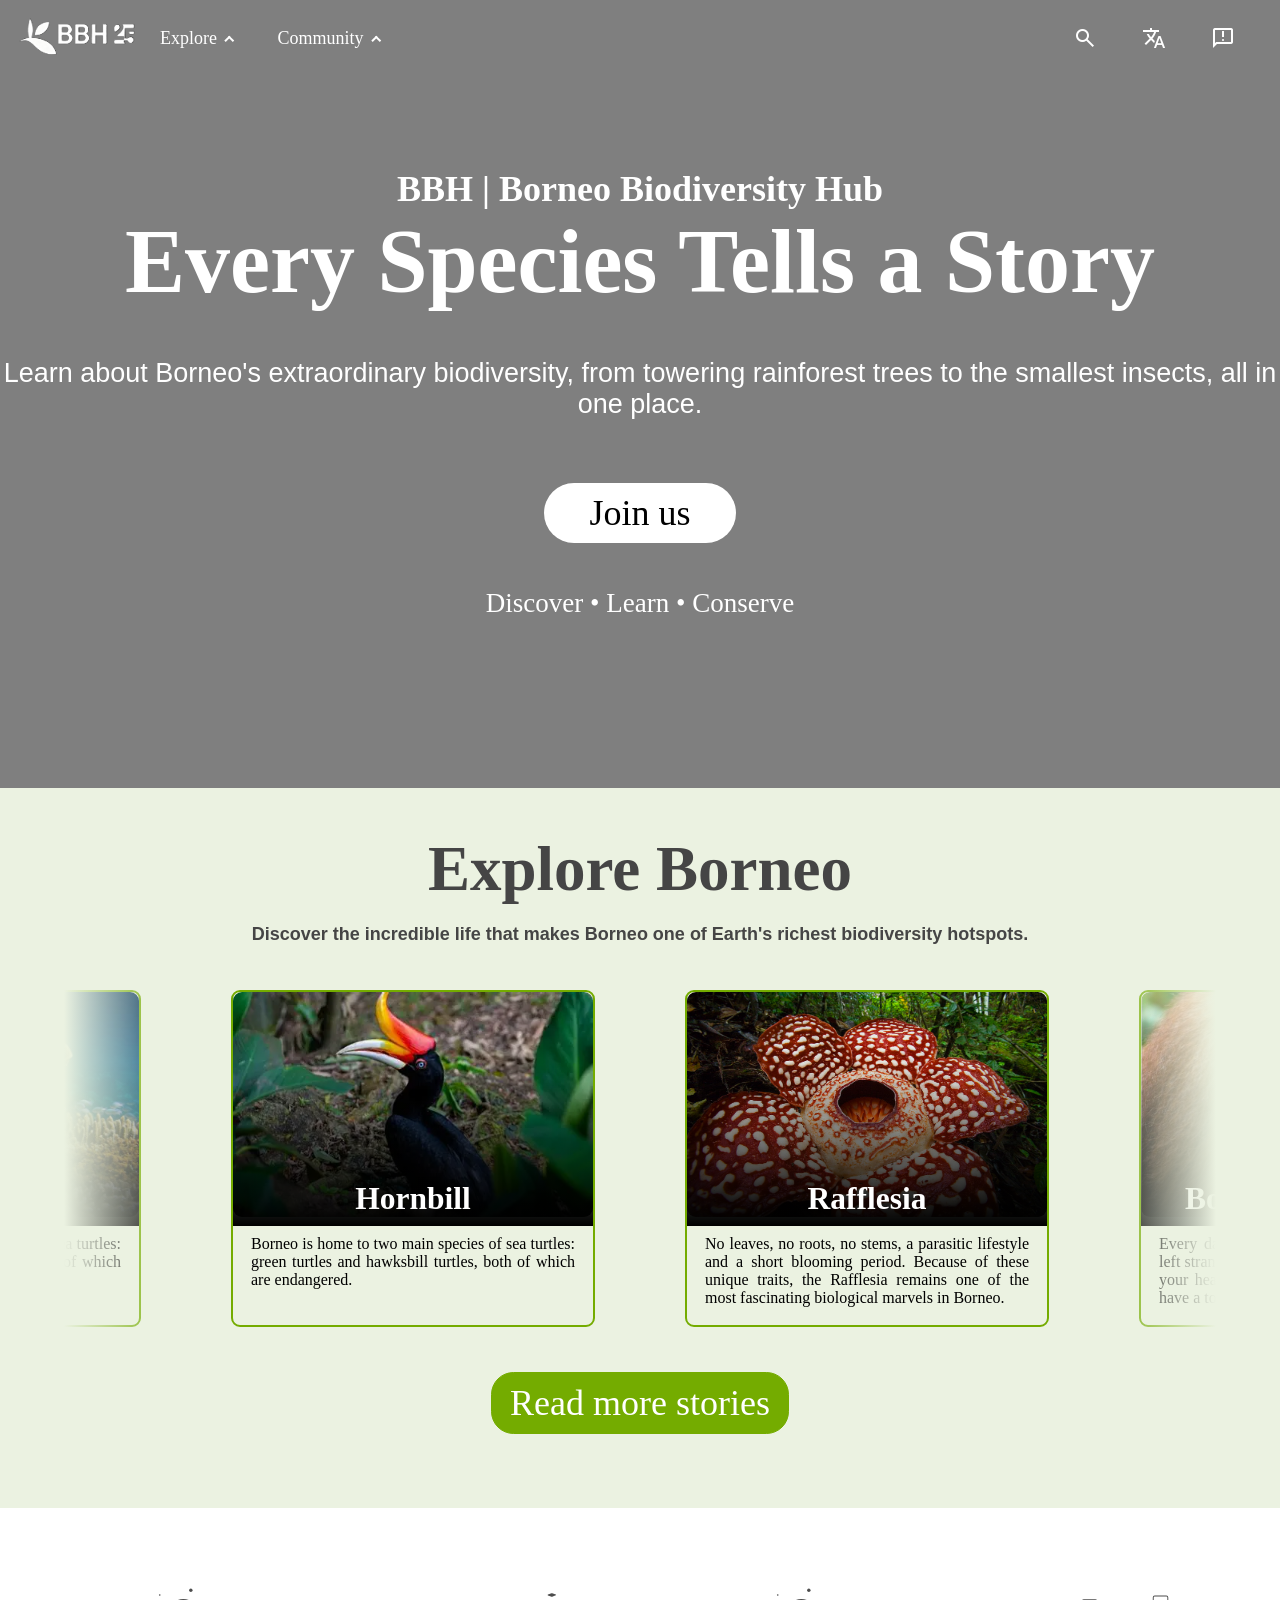
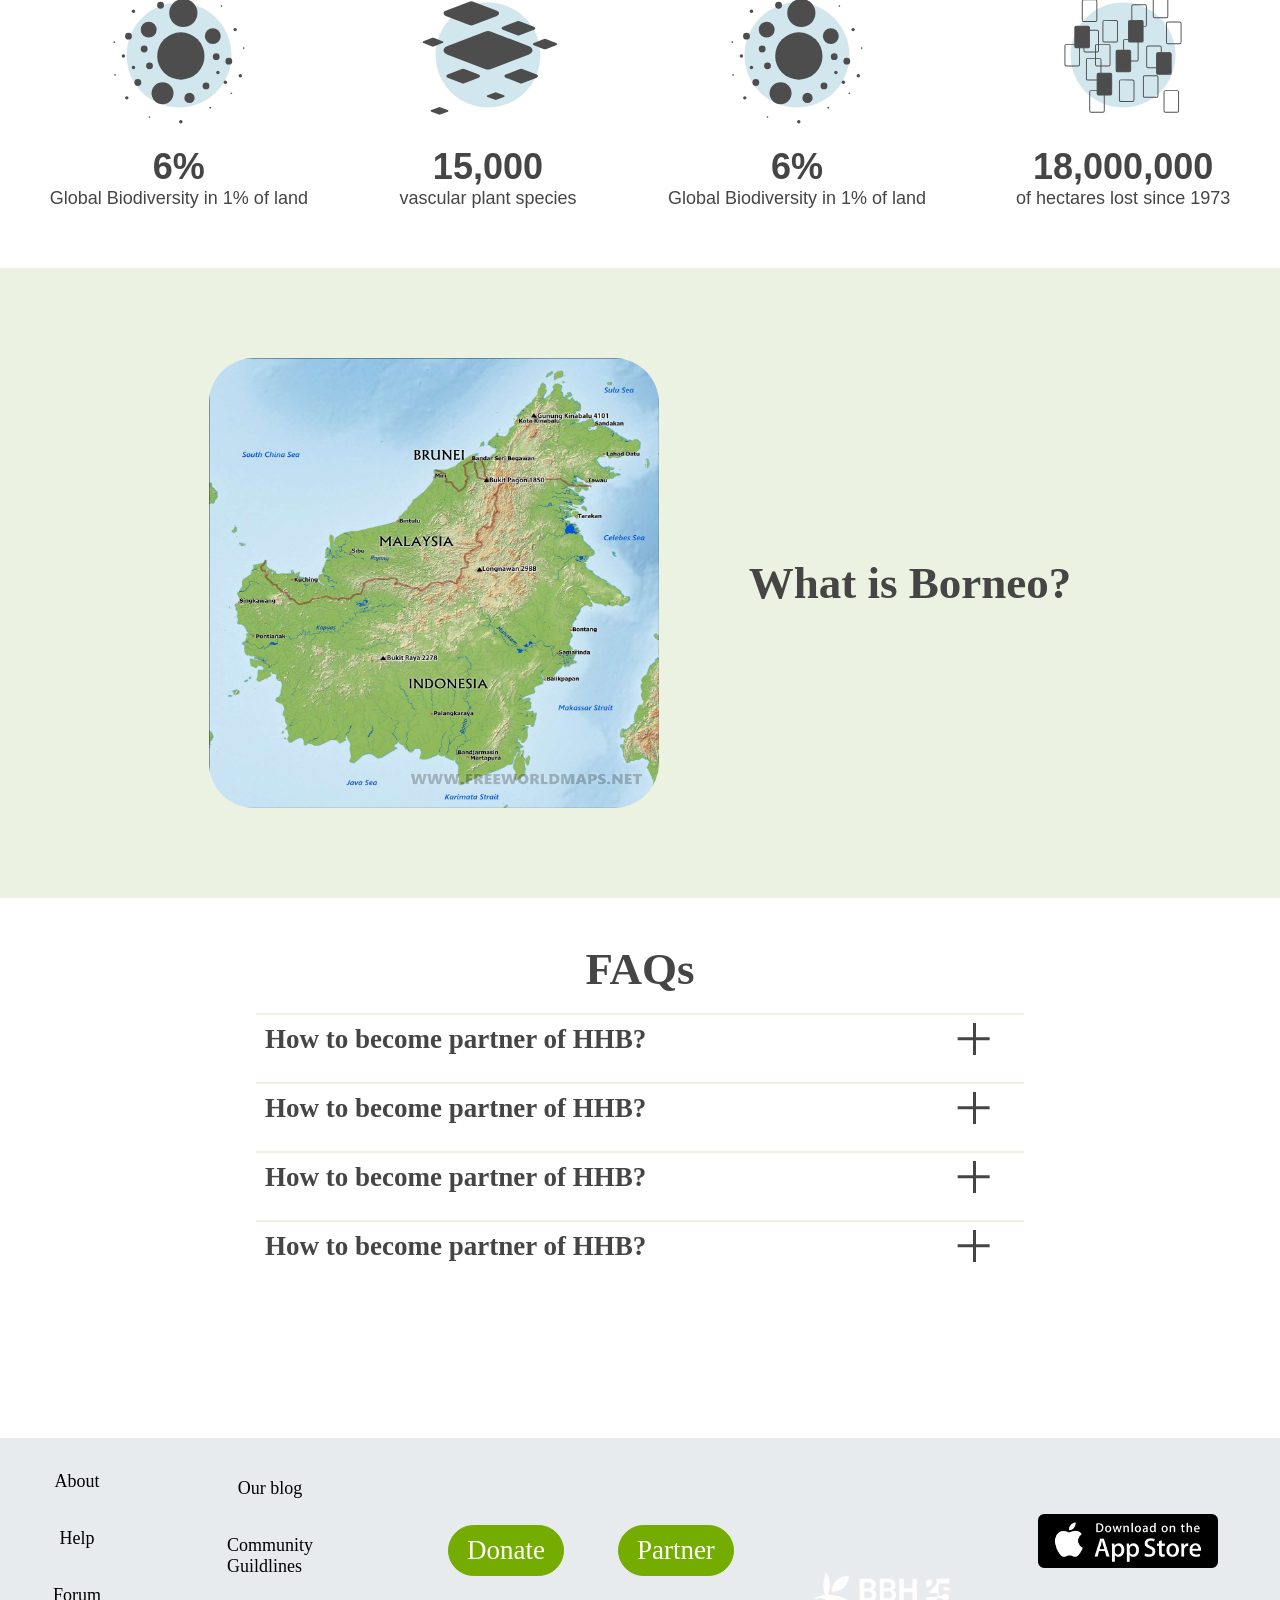
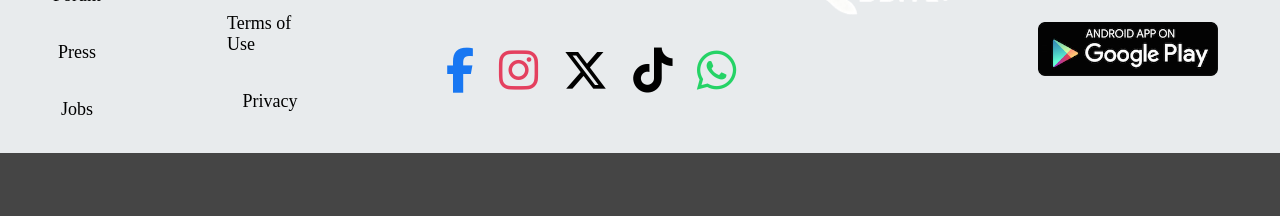
==== commit da17d381: "Update index.html" ====
--- a/index.html
+++ b/index.html
@@ -61,10 +61,15 @@
                 </div>
             </div>
         </div>
-        <div class="search">
+        <div class="search0">
             <div class="material-symbols-outlined">search</div>
             <div class="material-symbols-outlined">translate</div>
             <div class="material-symbols-outlined">feedback</div>
+        </div>
+        <div class="search1">
+            <div class="burger1"></div>
+            <div class="burger2"></div>
+            <div class="burger3"></div>
         </div>
     </div>
     <content0>
@@ -161,25 +166,29 @@
             <a href="" class="read-more-story">Read more stories</a>
         </div>
         <div class="record">
-            <div class="record-box">
-                <img src="./pictures/box/biodiversity.svg" class="record-box-img">
-                <div class="record-box-h">6%</div>
-                <div class="record-box-p">Global Biodiversity in 1% of land</div>
-            </div>
-            <div class="record-box">
-                <img src="./pictures/box/flora.svg" class="record-box-img">
-                <div class="record-box-h">15,000</div>
-                <div class="record-box-p">vascular plant species</div>
-            </div>
-            <div class="record-box">
-                <img src="./pictures/box/biodiversity.svg" class="record-box-img">
-                <div class="record-box-h">6%</div>
-                <div class="record-box-p">Global Biodiversity in 1% of land</div>
-            </div>
-            <div class="record-box">
-                <img src="./pictures/box/deforestation.svg" class="record-box-img">
-                <div class="record-box-h">18,000,000</div>
-                <div class="record-box-p">of hectares lost since 1973</div>
+            <div class="box1">
+                <div class="record-box">
+                    <img src="./pictures/box/biodiversity.svg" class="record-box-img">
+                    <div class="record-box-h">6%</div>
+                    <div class="record-box-p">Global Biodiversity in 1% of land</div>
+                </div>
+                <div class="record-box">
+                    <img src="./pictures/box/flora.svg" class="record-box-img">
+                    <div class="record-box-h">15,000</div>
+                    <div class="record-box-p">vascular plant species</div>
+                </div>
+            </div>
+            <div class="box2">
+                <div class="record-box">
+                    <img src="./pictures/box/biodiversity.svg" class="record-box-img">
+                    <div class="record-box-h">6%</div>
+                    <div class="record-box-p">Global Biodiversity in 1% of land</div>
+                </div>
+                <div class="record-box">
+                    <img src="./pictures/box/deforestation.svg" class="record-box-img">
+                    <div class="record-box-h">18,000,000</div>
+                    <div class="record-box-p">of hectares lost since 1973</div>
+                </div>
             </div>
         </div>
     </content0>
@@ -220,18 +229,20 @@
                 <div class="faqs-a4">You can contact us by email abc123@gmail.com, and talk about your ideas</div>
         </div>
         <div class="contact">
-            <div class="element">
-                <a href="" class="contact-element-p">About</a>
-                <a href="" class="contact-element-p">Help</a>
-                <a href="" class="contact-element-p">Forum</a>
-                <a href="" class="contact-element-p">Press</a>
-                <a href="" class="contact-element-p">Jobs</a>
-            </div>
-            <div class="disclaimer">
-                <a href="" class="contact-element-p">Our blog</a>
-                <a href="" class="contact-element-p">Community Guildlines</a>
-                <a href="" class="contact-element-p">Terms of Use</a>
-                <a href="" class="contact-element-p">Privacy</a>
+            <div class="element-disclaimer">
+                <div class="element">
+                    <a href="" class="contact-element-p">About</a>
+                    <a href="" class="contact-element-p">Help</a>
+                    <a href="" class="contact-element-p">Forum</a>
+                    <a href="" class="contact-element-p">Press</a>
+                    <a href="" class="contact-element-p">Jobs</a>
+                </div>
+                <div class="disclaimer">
+                    <a href="" class="contact-element-p">Our blog</a>
+                    <a href="" class="contact-element-p">Community Guildlines</a>
+                    <a href="" class="contact-element-p">Terms of Use</a>
+                    <a href="" class="contact-element-p">Privacy</a>
+            </div>
             </div>
             <div class="social">
                 <div class="social-support">
--- a/references/css/PC/top.css
+++ b/references/css/PC/top.css
@@ -1,185 +1,173 @@
-.top{
-    display: flex;
-    background-color: transparent;
-    position: fixed;
-    z-index:10;
-    width:100%;
-}
-
-.top:hover{
-    background:rgba(0, 0, 0, 0.303);
-}
-
-.logo{
-    flex: 1;
-    display: flex;
-    justify-content: center;
-    align-items: center;
-}
-
-.logo a{
-    display: flex;
-    justify-content: center;
-    align-items: center;
-}
-
-.logo img{
-    width:15vh;
-}
-
-.logo10{
-    position:absolute;
-    visibility:visible;
-}
-
-top:hover .logo10{
-    visibility:visible
-}
-
-.logo10.scrolled{
-    visibility:hidden
-}
-
-.logo11{
-    visibility: hidden;
-}
-
-top:hover .logo11{
-    visibility:hidden
-}
-
-.logo11.scrolled{
-    visibility:visible
-}
-
-.navi{
-    flex:4;
-    display: flex;
-    justify-content: start;
-    align-items: center;
-    color:white
-}
-
-.top:hover .navi{
-    color:white
-}
-
-.navi.scrolled{
-    color:black
-}
-
-.navi-title{
-    cursor:pointer;
-    display: flex;
-    justify-content: center;
-    align-items: center;
-    margin-right: 5vh;
-}
-
-.navi-title-p{
-    font-family: verdana;
-    font-size: 13px;
-    font-weight: 500;
-}
-
-.arrow0{
-    height:0.5vh;
-    width: 0.5vh;
-    border-top:2px solid rgb(255, 255, 255);
-    border-left:2px solid rgb(255, 255, 255);
-    margin-left:5px;
-    transform: translateY(2px) rotate(45deg) ;
-    margin-left:1vh
-}
-
-.top:hover .arrow0{
-    border-top:2px solid rgb(255, 255, 255);
-    border-left:2px solid rgb(255, 255, 255);
-}
-
-.navi-title:hover .arrow0{
-    transform: translateY(-2px) rotate(-135deg);
-    transition-duration: 0.3s;
-}
-
-.arrow0.scrolled{
-    border-top:2px solid rgb(0, 0, 0);
-    border-left:2px solid rgb(0, 0, 0);
-}
-
-.arrow1{
-    height:0.5vh;
-    width: 0.5vh;
-    border-top:2px solid rgb(255, 255, 255);
-    border-left:2px solid rgb(255, 255, 255);
-    margin-left:5px;
-    transform: translateY(2px) rotate(45deg) ;
-    margin-left:1vh
-}
-
-.top:hover .arrow1{
-    border-top:2px solid rgb(255, 255, 255);
-    border-left:2px solid rgb(255, 255, 255);
-}
-
-.navi-title:hover .arrow1{
-    transform: translateY(-2px) rotate(-135deg);
-    transition-duration: 0.3s;
-}
-
-.arrow1.scrolled{
-    border-top:2px solid rgb(0, 0, 0);
-    border-left:2px solid rgb(0, 0, 0);
-}
-
-.navi-content{
-    visibility: hidden;
-    position: absolute
-}
-
-.navi-content a{
-    text-decoration: none;
-    color:black;
-    margin-left:1vh
-}
-
-.navi-content p{
-    color:black;
-    margin-left:1vh
-}
-
-.navi-title:hover .navi-content{
-    min-width:20vh;
-    visibility:visible;
-    transform:translateY(7vh);
-    background-color: white;
-    border:1px solid black;
-    padding:auto
-}
-
-empty{
-    flex:5;
-}
-
-.search{
-    flex:3;
-    display: flex;
-    justify-content: end;
-    align-items: center;
-    color:white;
-}
-
-
-.top:hover .search{
-    color:white
-}
-
-.search.scrolled{
-    color:black;
-}
-
-.material-symbols-outlined{
-    margin-right: 5vh;
-    cursor: pointer;
-}
-
+.top{
+    display: flex;
+    background-color: transparent;
+    position: fixed;
+    z-index:10;
+    width:100%;
+}
+
+.top:hover{
+    background:rgba(0, 0, 0, 0.303);
+}
+
+.logo{
+    flex: 1;
+    display: flex;
+    justify-content: center;
+    align-items: center;
+}
+
+.logo a{
+    display: flex;
+    justify-content: center;
+    align-items: center;
+}
+
+.logo img{
+    width:15vh;
+}
+
+.logo10{
+    position:absolute;
+    visibility:visible;
+}
+
+.top:hover .logo10{
+    visibility:visible
+}
+
+.logo10.scrolled{
+    visibility:hidden
+}
+
+.logo11{
+    visibility: hidden;
+}
+
+top:hover .logo11{
+    visibility:hidden
+}
+
+.logo11.scrolled{
+    visibility:visible
+}
+
+.navi{
+    flex:4;
+    display: flex;
+    justify-content: start;
+    align-items: center;
+    color:white
+}
+
+.top:hover .navi{
+    color:white
+}
+
+.navi.scrolled{
+    color:black
+}
+
+.navi-title{
+    cursor:pointer;
+    display: flex;
+    justify-content: center;
+    align-items: center;
+    margin-right: 5vh;
+}
+
+.navi-title-p{
+    font-family: verdana;
+    font-size: 2vh;
+    font-weight: 500;
+}
+
+.arrow0,
+.arrow1{
+    height:0.5vh;
+    width: 0.5vh;
+    border-top:0.3vh solid rgb(255, 255, 255);
+    border-left:0.3vh solid rgb(255, 255, 255);
+    margin-left:5px;
+    transform: translateY(2px) rotate(45deg) ;
+    margin-left:1vh
+}
+
+.top:hover .arrow0,
+.top:hover .arrow1{
+    border-top:0.3vh solid rgb(255, 255, 255);
+    border-left:0.3vh solid rgb(255, 255, 255);
+}
+
+.navi-title:hover .arrow0,
+.navi-title:hover .arrow1{
+    transform: translateY(-0.2vh) rotate(-135deg);
+    transition-duration: 0.3s;
+}
+
+.arrow0.scrolled,
+.arrow1.scrolled{
+    border-top:0.3vh solid rgb(0, 0, 0);
+    border-left:0.3vh solid rgb(0, 0, 0);
+}
+
+.navi-content{
+    visibility: hidden;
+    position: absolute
+}
+
+.navi-content a{
+    text-decoration: none;
+    color:black;
+    margin-left:1vh
+}
+
+.navi-content p{
+    color:black;
+    margin-left:1vh
+}
+
+.navi-title:hover .navi-content{
+    min-width:20vh;
+    visibility:visible;
+    transform:translateY(7vh);
+    background-color: white;
+    border:1px solid black;
+    padding:auto
+}
+
+.search0{
+    flex:3;
+    display: flex;
+    justify-content: end;
+    align-items: center;
+    color:white;
+}
+
+.search1{
+    display:none;
+}
+
+.burger1,
+.burger2,
+.burger3{
+    display:flex;
+    width: 40%;
+    height:3%;
+    background-color: white;
+    border-radius: 5%;
+    margin:0.4vh 0
+}
+
+.top:hover .search0{
+    color:white
+}
+
+.search0.scrolled{
+    color:black;
+}
+
+.material-symbols-outlined{
+    margin-right: 5vh;
+    cursor: pointer;
+}
--- a/references/css/PC/content0.css
+++ b/references/css/PC/content0.css
@@ -59,6 +59,7 @@
     color:white;
     background-color: black;
     transition-duration: 0.3s;
+    transform:scale(1.15);
 }
 
 background p2{
@@ -186,7 +187,7 @@
     justify-content: start;
     align-items: center;
     width:100%;
-    height:70vh;
+    height:80vh;
     background-color: #ebf2e1;
     margin-top:87.5vh
 }
@@ -204,6 +205,7 @@
     font-size: 2vh;
     margin-top:2vh;
     font-family: arial;
+    text-align: center;
 }
 
 .card{
@@ -228,7 +230,7 @@
     position:absolute;
     z-index: 2;
     width:90%;
-    height:30vh;
+    height:42vh;
     background:linear-gradient(-90deg,
             #ebf2e1 0%,
             transparent 10%,
@@ -241,12 +243,9 @@
 }
 
 .box-list{
-    display:flex
-}
-
-.box{
-    animation:spin 60s infinite linear;
-    display:flex;
+    display:flex;
+    position: relative;
+    z-index: 1;
 }
 
 .box{
@@ -256,7 +255,8 @@
     align-items: center;
     border-radius: 1vh;
     border:2px solid #74ac00;
-    margin:0 5vh
+    margin:0 5vh;
+    animation:spin 60s infinite linear;
 }
 
 .card-box-img{
@@ -277,14 +277,16 @@
     height:25vh;
     width:40vh;
     background:linear-gradient(180deg,
-            transparent 70%,
+            transparent 30%,
             #000000 100%);
+    padding-bottom:1vh
 }
 
 .card-box-p{
-    margin-top: 1vh;
     color:black;
     text-decoration: none;
+    padding:2vh;
+    text-align: justify;
 }
 
 .read-more-story{
@@ -293,10 +295,18 @@
     color:white;
     padding:1vh 2vh;
     background-color: #74ac00;
+    border:1px solid #74ac00;
     border-radius: 2.5vh;
     font-size: 4vh;
 }
 
+.read-more-story:hover{
+    transform: scale(1.1);
+    transition-duration: 0.3s;
+    background-color: white;
+    color:#74ac00
+}
+
 .record{
     display: flex;
     justify-content: center;
@@ -310,6 +320,11 @@
     flex-direction: column;
     margin-left:5vh;
     margin-right:5vh
+}
+
+.box1,
+.box2{
+    display:flex
 }
 
 .record-box-img{
@@ -330,4 +345,5 @@
     font-size:2vh;
     font-family: arial;
     color:#454545;
-}
+    text-align: center;
+}
--- a/references/css/PC/content1.css
+++ b/references/css/PC/content1.css
@@ -1,32 +1,32 @@
-.content1{
-    display:flex;
-    flex-direction: column;
-}
-
-.what-is-borneo{
-    display: flex;
-    justify-content: center;
-    align-items: center;
-    width:100%;
-    height:70vh;
-    background-color: #ebf2e1;
-}
-
-.what-is-borneo-img{
-    height:50vh;
-    width: 50vh;
-    border-radius: 5vh;
-    margin-right: 5vh;
-}
-
-.what-is-borneo-content{
-    display:flex;
-    flex-direction: column;
-    margin-left: 5vh;
-}
-
-.what-is-borneo-content-h{
-    color:#454545;
-    font-size: 5vh;
-    font-weight: bold;
-}
+.content1{
+    display:flex;
+    flex-direction: column;
+}
+
+.what-is-borneo{
+    display: flex;
+    justify-content: center;
+    align-items: center;
+    width:100%;
+    height:70vh;
+    background-color: #ebf2e1;
+}
+
+.what-is-borneo-img{
+    height:50vh;
+    width: 50vh;
+    border-radius: 5vh;
+    margin-right: 5vh;
+}
+
+.what-is-borneo-content{
+    display:flex;
+    flex-direction: column;
+    margin-left: 5vh;
+}
+
+.what-is-borneo-content-h{
+    color:#454545;
+    font-size: 5vh;
+    font-weight: bold;
+}
--- a/references/css/PC/bottom.css
+++ b/references/css/PC/bottom.css
@@ -4,12 +4,197 @@
 }
 
 .faqs{
-
+    display:flex;
+    flex-direction: column;
+    width:100%;
+    height: 60vh;
+    background-color: #fff;
+    justify-content: start;
+    align-items: center;
+}
+
+.faqs-h{
+    margin-top: 5vh;
+    color:#454545;
+    font-size:5vh;
+    font-weight: bold;
+}
+
+.faqs-q1,
+.faqs-q2,
+.faqs-q3,
+.faqs-q4{
+    display:flex;
+    width:60%;
+    justify-content: start;
+    align-items: center;
+    margin-top: 2vh;
+    cursor: pointer;
+    border-top:2px solid #ebf2e1;
+}
+
+.faqs-q1-h,
+.faqs-q2-h,
+.faqs-q3-h,
+.faqs-q4-h  {
+    padding:1vh;
+    color: #454545;
+    font-size: 3vh;
+    font-weight: bold;
+}
+
+.faqs-q1-add1,
+.faqs-q2-add1,
+.faqs-q3-add1,
+.faqs-q4-add1  {
+    margin-left:auto;
+    display:flex;
+    border-left:0.4vh solid #454545;
+    height:3.5vh;
+}
+
+.faqs-q1-add2,
+.faqs-q2-add2,
+.faqs-q3-add2,
+.faqs-q4-add2 {
+    margin-left:5vh;
+    display:flex;
+    border-right:0.4vh solid #454545;
+    height:3.5vh;
+    transform: rotate(90deg) translateY(5.4vh);
+}
+
+.faqs-q1-add1.show,
+.faqs-q2-add1.show,
+.faqs-q3-add1.show,
+.faqs-q4-add1.show  {
+    display:none;
+}
+
+.faqs-q1-add2.show,
+.faqs-q2-add2.show,
+.faqs-q3-add2.show,
+.faqs-q4-add2.show {
+    margin-left:auto;
+}
+
+.faqs-a1,
+.faqs-a2,
+.faqs-a3,
+.faqs-a4  {
+    display:none;
+    margin-top: 1vh;
+    width:60%;
+    justify-content: start;
+    align-items: center;
+}
+
+.faqs-a1.show,
+.faqs-a2.show,
+.faqs-a3.show,
+.faqs-a4.show{
+    display:flex;
 }
 
 .contact{
     display:flex;
     width:100%;
-    height: 50vh;
+    height: 35vh;
     background-color: #e8ebed;
-}
+    justify-content: center;
+    align-items: center;
+}
+
+.element,
+.disclaimer,
+.mobile-download,
+.social{
+    display:flex;
+    flex-direction: column;
+    justify-content: center;
+    align-items: center;
+    margin:0 5vh
+}
+
+.element-disclaimer{
+    display:flex;
+}
+
+.contact-element-p{
+    text-decoration: none;
+    font-size: 2vh;
+    color: black;
+    margin:1vh;
+    padding:1vh;
+    border-radius: 4vh;
+}
+
+.contact-element-p:hover{
+    background-color: black;
+    color: white;
+    transition-duration: 0.3s;
+}
+
+.social-support{
+    display:flex;
+    margin-bottom:5vh
+}
+
+.social-support-donate,
+.social-support-partner{
+    text-decoration: none;
+    font-size: 3vh;
+    color:white;
+    background-color: #74ac00;
+    padding:1vh 2vh;
+    border-radius: 3vh;
+    margin:3vh;
+    border:1px solid #74ac00
+}
+
+.social-support-donate:hover,
+.social-support-partner:hover{
+    color:#74ac80;
+    background-color: white;
+    transition-duration: 0.3s;
+}
+
+.social-media-icons{
+    display:flex;
+    justify-content: space-evenly;
+    width:100%;
+}
+
+.fa-facebook-f { color: #1877F2; }
+.fa-instagram { color: #E4405F; }
+.fa-x-twitter { color: #000; }
+.fa-tiktok { color: #000; }
+.fa-whatsapp { color: #25D366; }
+
+.fa-brands{
+    font-size:5vh;
+    transition:.3s;
+}
+
+.fa-brands:hover{
+    transform:scale(1.15);
+}
+
+.contact-logo{
+    height:10vh;
+    width:18vh
+}
+
+.mobile-download-img{
+    height:6vh;
+    width:20vh;
+    margin:3vh;
+    cursor: pointer;
+}
+
+.bottom-sea{
+    display:flex;
+    height:7vh;
+    width:100%;
+    background-color: #454545;
+}
--- a/references/css/Phone/top.css
+++ b/references/css/Phone/top.css
@@ -0,0 +1,23 @@
+@media (max-width:1000px){
+    .top{
+        background:rgba(0, 0, 0, 0.303);
+    }
+
+    .navi-title-p{
+        font-size: 1.5vh;
+    }
+
+    .search0{
+        display:none
+    }
+
+    .search1{
+        flex:1;
+        display:flex;
+        flex-direction: column;
+        justify-content: center;
+        align-items: center;
+    }
+
+    
+}
--- a/references/css/Phone/content0.css
+++ b/references/css/Phone/content0.css
@@ -0,0 +1,94 @@
+@media (max-width:1000px){
+    background p0{
+        color:white;
+        font-size: 3vh;
+        font-weight: 500;
+    }
+
+    background h{
+        color:white;
+        font-size: 5vh;
+        font-weight: 600;
+        font-family: serif;
+        margin-bottom: 5vh;
+    }
+
+    background p1{
+        text-align: center;
+        color:white;
+        font-size: 2vh;
+        font-weight: 500;
+        font-family: arial;
+        margin-bottom:7vh;
+    }
+
+    background a{
+        text-decoration: none;
+        color:black;
+        background-color: white;
+        padding:1vh 5vh;
+        border-radius: 5vh;
+        font-size: 4vh;
+        font-family: s;
+        margin-bottom: 5vh;
+    }
+
+    background a:hover{
+        text-decoration: none;
+        color:white;
+        background-color: black;
+        transition-duration: 0.3s;
+    }
+
+    background p2{
+        color:white;
+        font-size: 3vh;
+        font-weight: 500;
+    }
+
+    .card-box-img{
+        height:15vh;
+        width:24vh;
+    }
+
+    .card-box-h{
+        height:15vh;
+        width:24vh;
+    }
+
+    .card-box-p{
+        font-size: 1.8vh;
+    }
+
+    .record{
+    display:flex;
+    flex-direction: column;
+    height:50vh
+    }
+
+    .record-box{
+        display:flex;
+        flex-direction: column;
+        margin:0;
+        width:23vh;
+        margin-left:1vh;
+        margin-right:1vh;
+    }
+
+    .record-box-img{
+        height: 15vh;
+        width:15vh;
+    }
+
+    .record-box-h{
+        font-size:3vh;
+    }
+
+    .record-box-p{
+        font-size:1.5vh;
+        font-family: arial;
+        color:#454545;
+        text-align: center;
+    }
+    }
+
--- a/references/css/Phone/content1.css
+++ b/references/css/Phone/content1.css
@@ -1,48 +1,5 @@
-@media (max-width:1000px){
-    background p0{
-        color:white;
-        font-size: 3vh;
-        font-weight: 500;
-    }
-
-    background h{
-        color:white;
-        font-size: 5vh;
-        font-weight: 600;
-        font-family: serif;
-        margin-bottom: 5vh;
-    }
-
-    background p1{
-        text-align: center;
-        color:white;
-        font-size: 2vh;
-        font-weight: 500;
-        font-family: arial;
-        margin-bottom:7vh;
-    }
-
-    background a{
-        text-decoration: none;
-        color:black;
-        background-color: white;
-        padding:1vh 5vh;
-        border-radius: 5vh;
-        font-size: 4vh;
-        font-family: s;
-        margin-bottom: 5vh;
-    }
-
-    background a:hover{
-        text-decoration: none;
-        color:white;
-        background-color: black;
-        transition-duration: 0.3s;
-    }
-
-    background p2{
-        color:white;
-        font-size: 3vh;
-        font-weight: 500;
-    }
-}
+@media (max-width:1000px){
+    .what-is-borneo{
+        flex-direction: column;
+    }
+}
--- a/references/css/Phone/bottom.css
+++ b/references/css/Phone/bottom.css
@@ -0,0 +1,58 @@
+@media (max-width:1000px){
+    .contact{
+    display:flex;
+    flex-direction: column;
+    height: 80vh;
+    }
+
+    .mobile-download{
+        display:flex;
+        flex-direction: row;
+    }
+
+    .faqs{
+        height: 70vh;
+    }
+
+    .faqs-h{
+        margin-top: 3vh;
+    }
+
+    .faqs-q1,
+    .faqs-q2,
+    .faqs-q3,
+    .faqs-q4{
+        width:90%;
+    }
+
+    .faqs-q1-h,
+    .faqs-q2-h,
+    .faqs-q3-h,
+    .faqs-q4-h  {
+        font-size: 2.5vh;
+    }
+
+    .faqs-q1-add1,
+    .faqs-q2-add1,
+    .faqs-q3-add1,
+    .faqs-q4-add1  {
+        border-left:0.4vh solid #454545;
+        height:3vh;
+    }
+
+    .faqs-q1-add2,
+    .faqs-q2-add2,
+    .faqs-q3-add2,
+    .faqs-q4-add2 {
+        border-right:0.4vh solid #454545;
+        height:3vh;
+    }
+
+    .faqs-a1,
+    .faqs-a2,
+    .faqs-a3,
+    .faqs-a4  {
+        width:85%;
+        font-size: 2vh;
+    }
+}
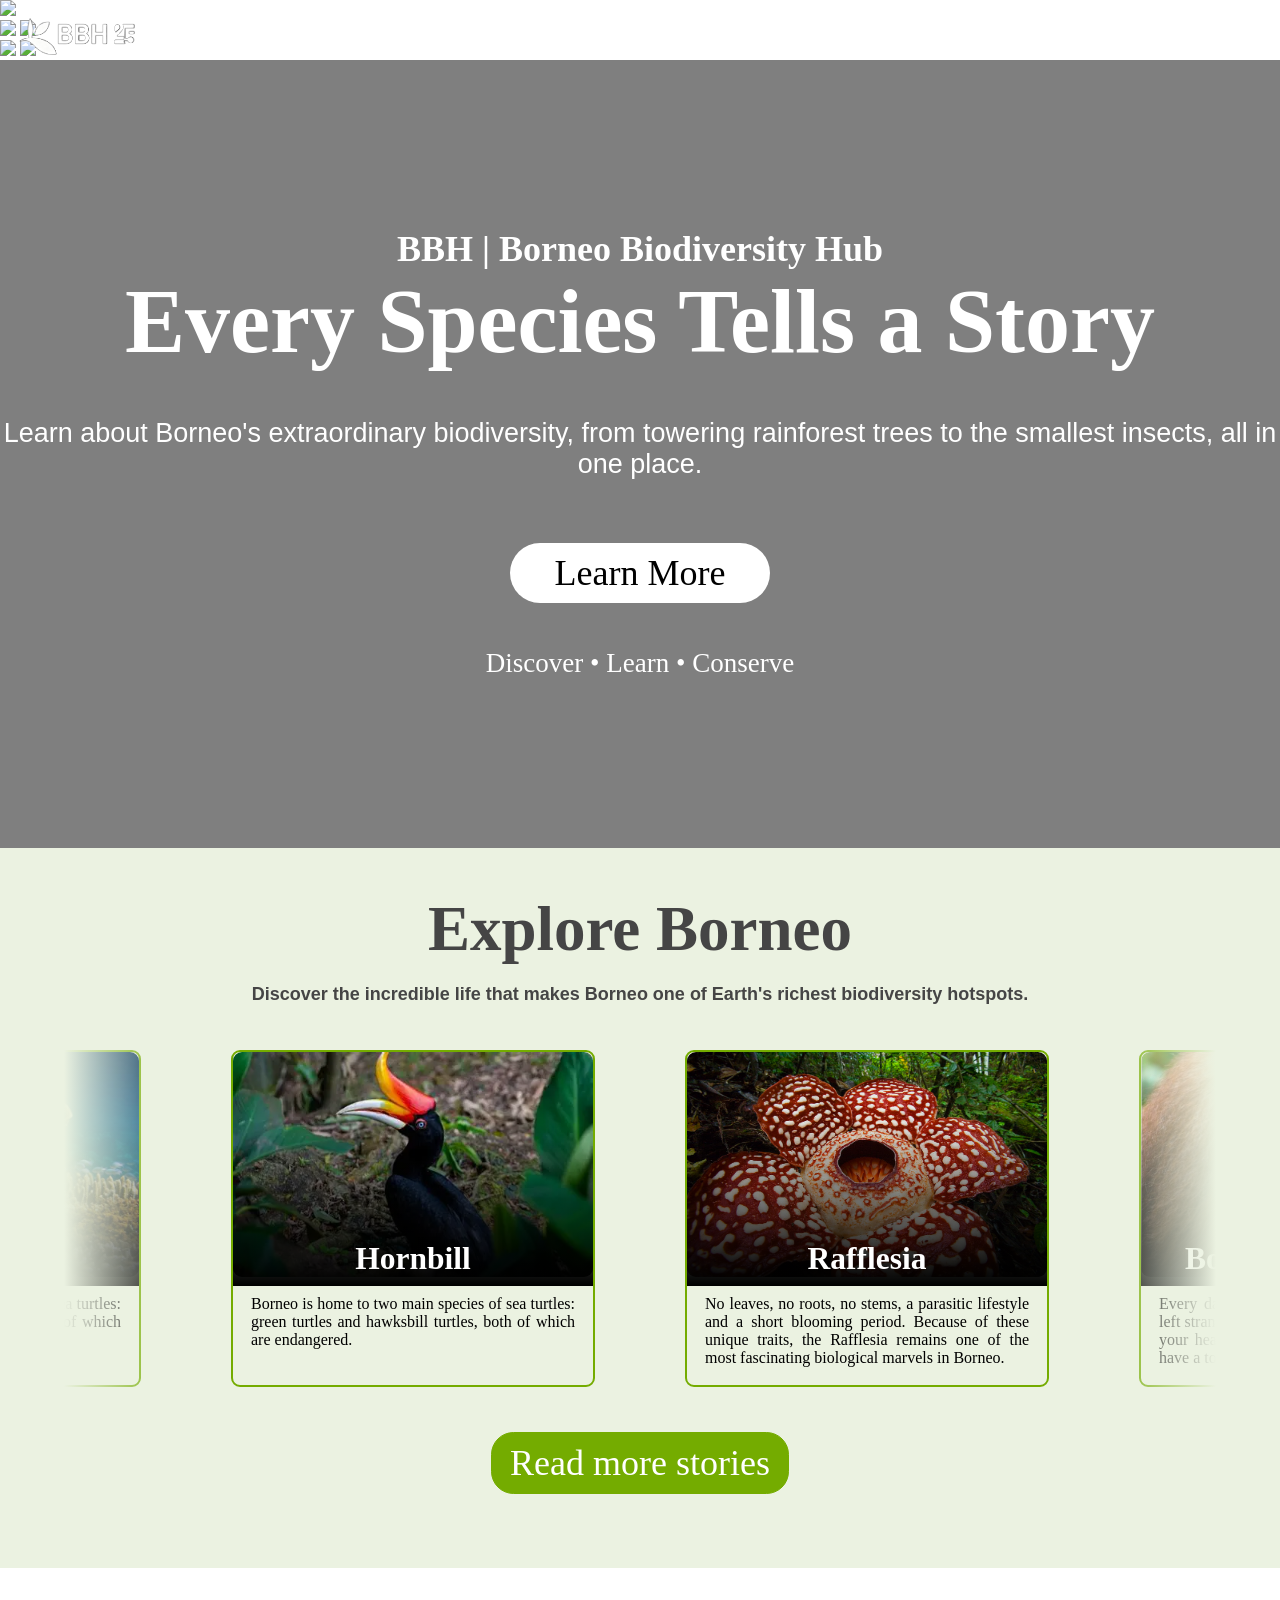
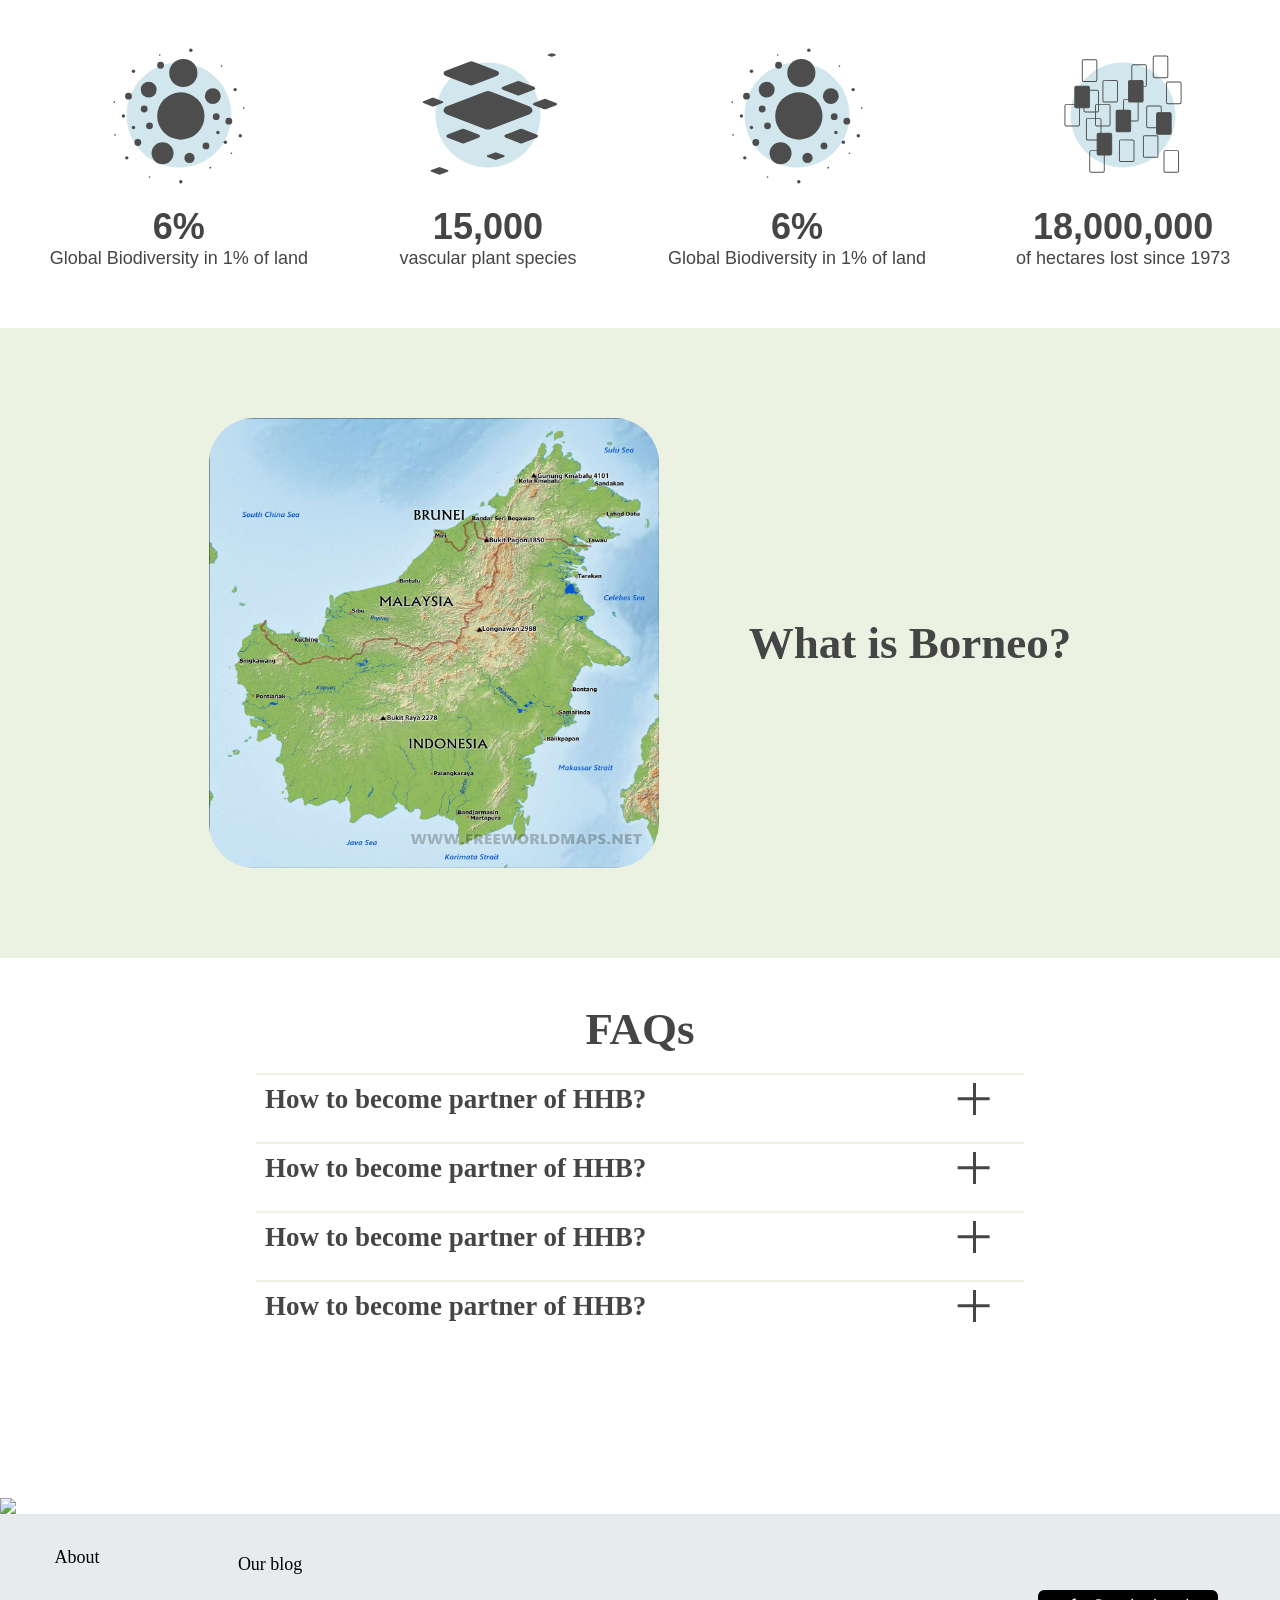
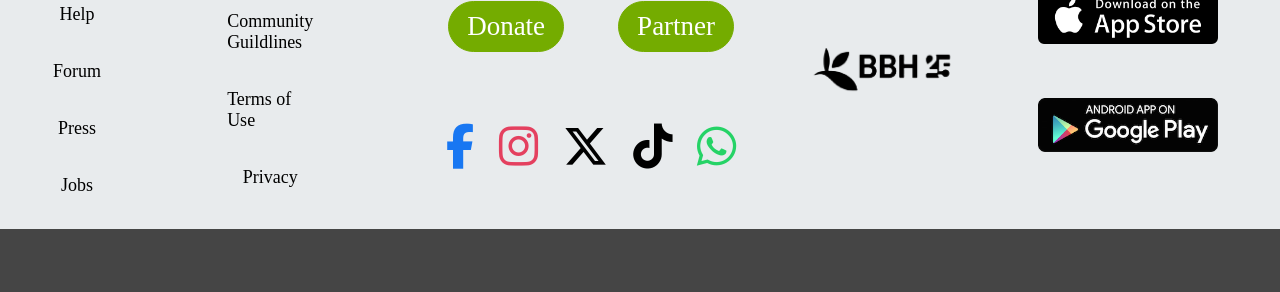
==== commit 6952e65b: "Update index.html" ====
--- a/index.html
+++ b/index.html
@@ -60,6 +60,15 @@
                     <p>Project</p>
                 </div>
             </div>
+            <div class="navi-title">
+                <p class="navi-title-p">Our Research</p>
+                <div class="arrow2"></div>
+
+                <div class="navi-content">
+                    <p>Labs</p>
+                    <p>Experiment Projects</p>
+                </div>
+            </div>
         </div>
         <div class="search0">
             <div class="material-symbols-outlined">search</div>
@@ -73,11 +82,20 @@
         </div>
     </div>
     <content0>
+        <img src="./pictures/gif/butterfly.png" class="butterfly"> 
+        <div class="tarsier">
+            <img src="./pictures/gif/tarsier.png" class="tarsier-pic">
+            <img src="./pictures/gif/tarsier_respond.png" class="tarsier-respond">
+        </div>
+        <div class="orang-utan">
+            <img src="./pictures/gif/orang_utan.png" class="orang-utan-pic">
+            <img src="./pictures/gif/orang_utan_respond.png" class="orang-utan-respond">
+        </div>
         <background>
             <p0>BBH | Borneo Biodiversity Hub</p0>
             <h>Every Species Tells a Story</h>
             <p1>Learn about Borneo's extraordinary biodiversity, from towering rainforest trees to the smallest insects, all in one place.</p1>
-            <a href="" class="background-a">Join us</a>
+            <a href="" class="background-a">Learn More</a>
             <p2>Discover • Learn • Conserve</p2>
 
             <!-- <div class="partner">
@@ -228,6 +246,7 @@
                 </div>
                 <div class="faqs-a4">You can contact us by email abc123@gmail.com, and talk about your ideas</div>
         </div>
+                    <img src="./pictures/logo/bottom_background.png" class="bottom-animals">
         <div class="contact">
             <div class="element-disclaimer">
                 <div class="element">
@@ -257,7 +276,7 @@
                     <a href=""><i class="fa-brands fa-whatsapp"></i></a>
                 </div>
             </div>
-            <img src="./pictures/logo/logo10.png" class="contact-logo">
+            <img src="./pictures/logo/logo11.png" class="contact-logo">
             <div class="mobile-download">
                 <img src="./pictures/Mobile/app_store.png" class="mobile-download-img">
                 <img src="./pictures/Mobile/google_play.png" class="mobile-download-img">
--- a/references/css/PC/content0.css
+++ b/references/css/PC/content0.css
@@ -193,6 +193,7 @@
 }
 
 .explore-h{
+    text-align:center;
     color:#454545;
     font-weight: bold;
     font-size: 7vh;
--- a/references/css/Phone/top.css
+++ b/references/css/Phone/top.css
@@ -3,6 +3,10 @@
         background:rgba(0, 0, 0, 0.303);
     }
 
+    .logo img{
+        width:10vh;
+    }
+    
     .navi-title-p{
         font-size: 1.5vh;
     }
@@ -20,4 +24,4 @@
     }
 
     
-}+}
--- a/references/css/Phone/content0.css
+++ b/references/css/Phone/content0.css
@@ -46,6 +46,10 @@
         font-weight: 500;
     }
 
+    .explore-h{
+        font-size: 5vh;
+    }
+
     .card-box-img{
         height:15vh;
         width:24vh;
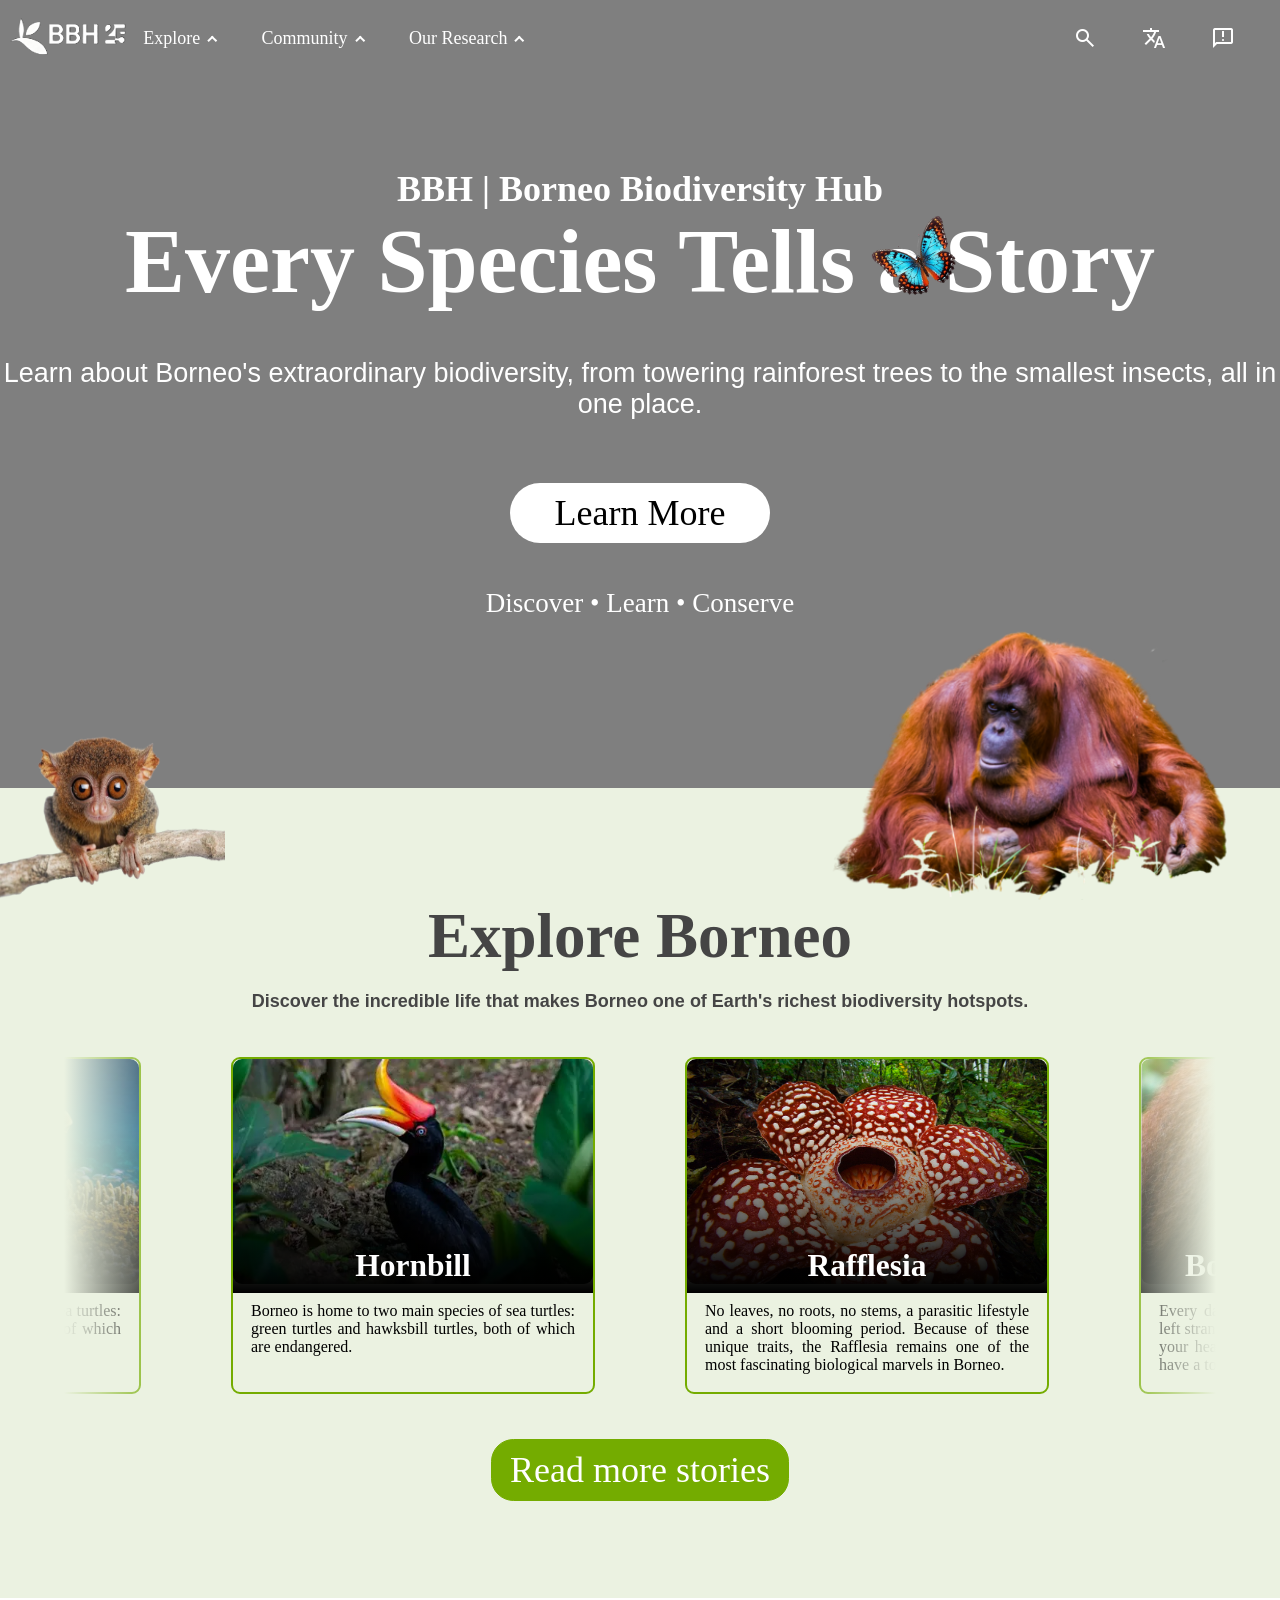
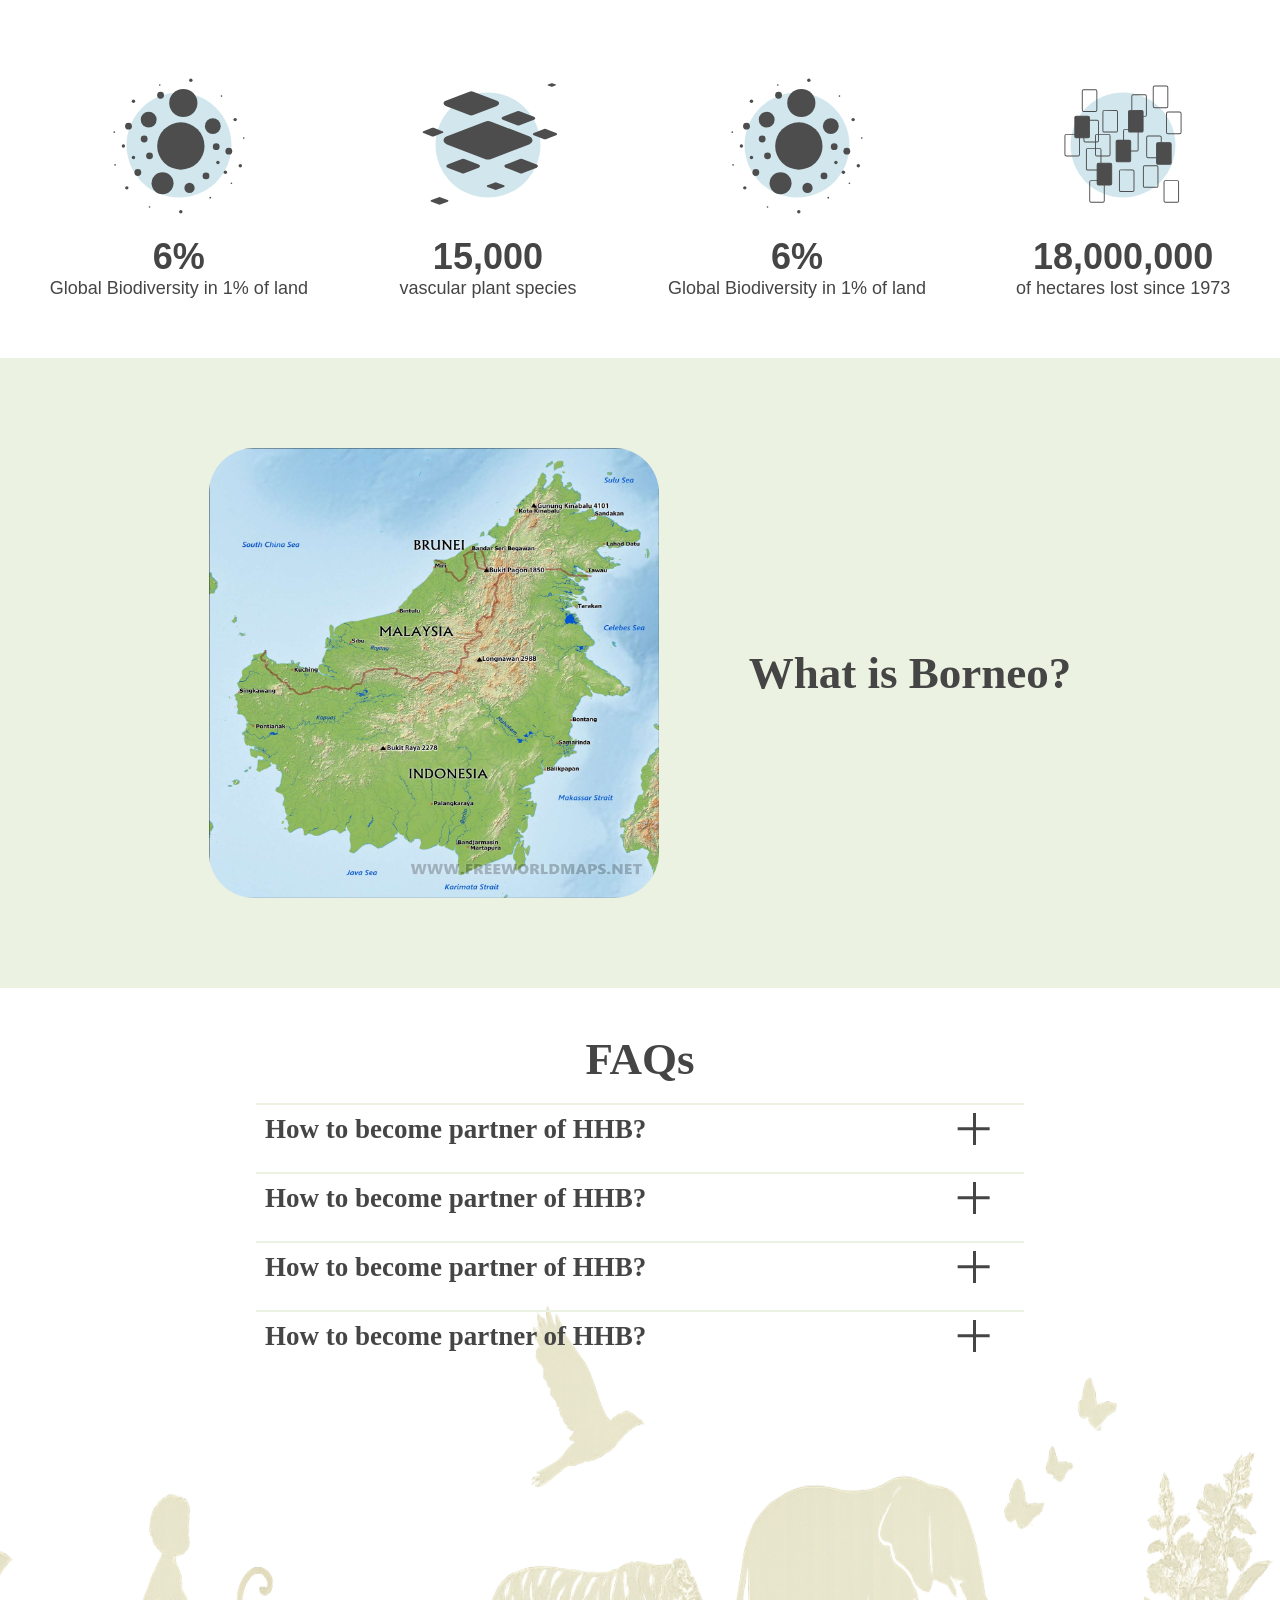
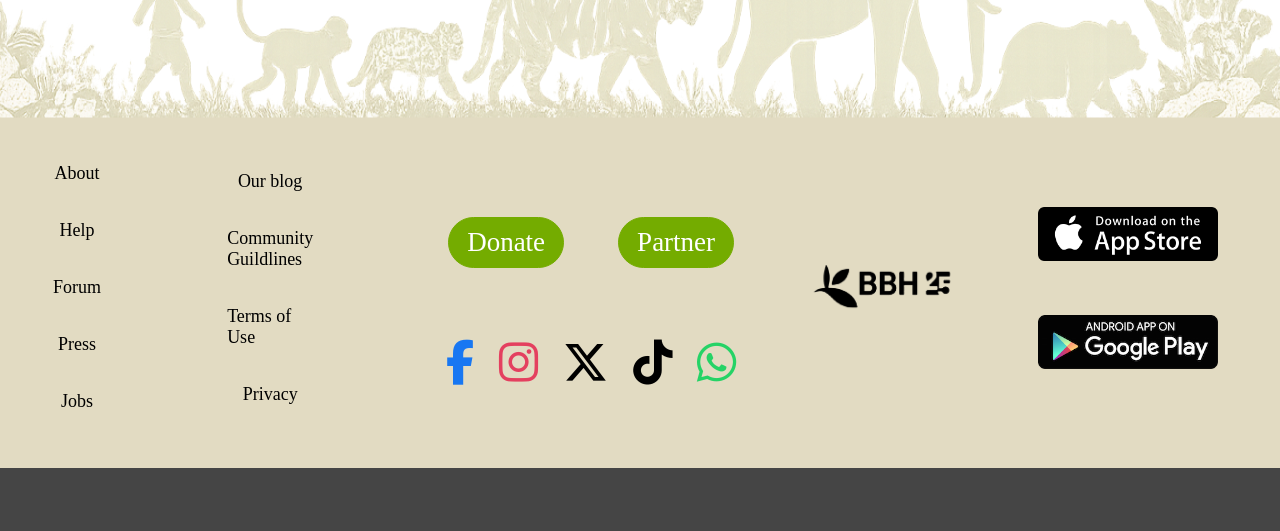
==== commit b29ba047: "Update index.html" ====
--- a/index.html
+++ b/index.html
@@ -211,6 +211,10 @@
         </div>
     </content0>
     <content1>
+        <div class="pitcher-plant">
+            <img src="./pictures/gif/pitcher_plant.png" class="pitcher-plant-pic">
+            <img src="./pictures/gif/pitcher_plant_respond.png" class="pitcher-plant-respond">
+        </div>
         <div class="what-is-borneo">
             <img src="./pictures/borneo/borneo-map.jpg" class="what-is-borneo-img">
             <div class="what-is-borneo-content">
--- a/references/css/PC/top.css
+++ b/references/css/PC/top.css
@@ -53,9 +53,9 @@
 }
 
 .navi{
-    flex:4;
+    flex:3;
     display: flex;
-    justify-content: start;
+    justify-content: space-evenly;
     align-items: center;
     color:white
 }
@@ -83,7 +83,8 @@
 }
 
 .arrow0,
-.arrow1{
+.arrow1,
+.arrow2{
     height:0.5vh;
     width: 0.5vh;
     border-top:0.3vh solid rgb(255, 255, 255);
@@ -94,19 +95,22 @@
 }
 
 .top:hover .arrow0,
-.top:hover .arrow1{
+.top:hover .arrow1,
+.top:hover .arrow2{
     border-top:0.3vh solid rgb(255, 255, 255);
     border-left:0.3vh solid rgb(255, 255, 255);
 }
 
 .navi-title:hover .arrow0,
-.navi-title:hover .arrow1{
+.navi-title:hover .arrow1,
+.navi-title:hover .arrow2{
     transform: translateY(-0.2vh) rotate(-135deg);
     transition-duration: 0.3s;
 }
 
 .arrow0.scrolled,
-.arrow1.scrolled{
+.arrow1.scrolled,
+.arrow2.scrolled{
     border-top:0.3vh solid rgb(0, 0, 0);
     border-left:0.3vh solid rgb(0, 0, 0);
 }
@@ -137,7 +141,7 @@
 }
 
 .search0{
-    flex:3;
+    flex:5;
     display: flex;
     justify-content: end;
     align-items: center;
--- a/references/css/PC/content0.css
+++ b/references/css/PC/content0.css
@@ -1,3 +1,90 @@
+content0{
+    display:flex;
+    flex-direction: column;
+}
+
+.butterfly{
+    position:absolute;
+    z-index: 5;
+    height:10vh;
+    width:10vh;
+    right:35vh;
+    top:24vh;
+    transform: rotate(-30deg);
+}
+
+.tarsier{
+    display:flex;
+    height:20vh;
+    width:25vh;
+    z-index: 5;
+    position: absolute;
+    bottom:0;
+}
+
+.tarsier-pic{
+    height:20vh;
+    width:25vh;
+    position: absolute;
+    z-index: 5;
+    transition-duration: 0.3s;
+}
+
+.tarsier-respond{
+    visibility: hidden;
+    transition-duration: 0.3s;
+    opacity:0;
+    scale:0
+}
+
+.tarsier:hover .tarsier-pic{
+    scale:1.2;
+}
+
+.tarsier:hover .tarsier-respond{
+    visibility: visible;
+    transform: translateX(17vh) translateY(-5vh);
+    opacity:1;
+    scale:1.5
+}
+
+.orang-utan{
+    display:flex;
+    height:30vh;
+    width:45vh;
+    z-index: 5;
+    position: absolute;
+    bottom:0;
+    right:5vh;
+}
+
+.orang-utan-pic{
+    height:30vh;
+    width:45vh;
+    position: absolute;
+    z-index: 5;
+    transition-duration: 0.3s;
+    right:0;
+}
+
+.orang-utan-respond{
+    visibility: hidden;
+    transition-duration: 0.3s;
+    opacity:0;
+    scale:0
+}
+
+.orang-utan:hover .orang-utan-pic{
+    scale:1.1;
+}
+
+.orang-utan:hover .orang-utan-respond{
+    visibility: visible;
+    transform: translateX(-37vh) translateY(-5vh);
+    opacity:1;
+    scale:1
+}
+
 background{
     position:absolute;
     z-index:1;
@@ -187,17 +274,17 @@
     justify-content: start;
     align-items: center;
     width:100%;
-    height:80vh;
+    height:90vh;
     background-color: #ebf2e1;
     margin-top:87.5vh
 }
 
 .explore-h{
-    text-align:center;
+    text-align: center;
     color:#454545;
     font-weight: bold;
     font-size: 7vh;
-    margin-top:5vh
+    margin-top:12.5vh
 }
 
 .explore-p{
--- a/references/css/PC/content1.css
+++ b/references/css/PC/content1.css
@@ -1,6 +1,38 @@
 .content1{
     display:flex;
     flex-direction: column;
+}
+
+.gif1{
+    width:100%;
+}
+
+.gif-pitcher-plant{
+    position:absolute;
+    z-index:5;
+    cursor:pointer;
+    height: 32vh;
+    width: 26vh;
+    transform: translateY(-10vh);
+}
+
+.gif-pitcher-plant:hover{
+    height: 33vh;
+    width: 27vh;
+    transition-duration: 0.3s;
+}
+
+.pitcher-plant{
+    display:none;
+    position:absolute;
+    z-index:5;
+    height: 35vh;
+    width: 50vh;
+    transform: translateY(17vh) translateX(5vh)
+}
+
+.pitcher-plant.shown{
+    display:block;
 }
 
 .what-is-borneo{
--- a/references/css/PC/bottom.css
+++ b/references/css/PC/bottom.css
@@ -8,9 +8,10 @@
     flex-direction: column;
     width:100%;
     height: 60vh;
-    background-color: #fff;
+    background-color: transparent;
     justify-content: start;
     align-items: center;
+    z-index:1
 }
 
 .faqs-h{
@@ -96,13 +97,22 @@
     display:flex;
 }
 
+.bottom-animals{
+    position: absolute;
+    z-index: 0;
+    width:100%;
+    height:125vh
+}
+
 .contact{
-    display:flex;
-    width:100%;
-    height: 35vh;
+    margin-top:25vh;
+    display:flex;
+    width:100%;
+    height: 30vh;
     background-color: #e8ebed;
     justify-content: center;
     align-items: center;
+    bottom:0
 }
 
 .element,
@@ -113,7 +123,8 @@
     flex-direction: column;
     justify-content: center;
     align-items: center;
-    margin:0 5vh
+    margin:0 5vh;
+    z-index: 1;
 }
 
 .element-disclaimer{
@@ -182,7 +193,8 @@
 
 .contact-logo{
     height:10vh;
-    width:18vh
+    width:18vh;
+    z-index:2
 }
 
 .mobile-download-img{
@@ -193,8 +205,10 @@
 }
 
 .bottom-sea{
+    margin-top:5vh;
     display:flex;
     height:7vh;
     width:100%;
     background-color: #454545;
-}
+    z-index:1
+}
